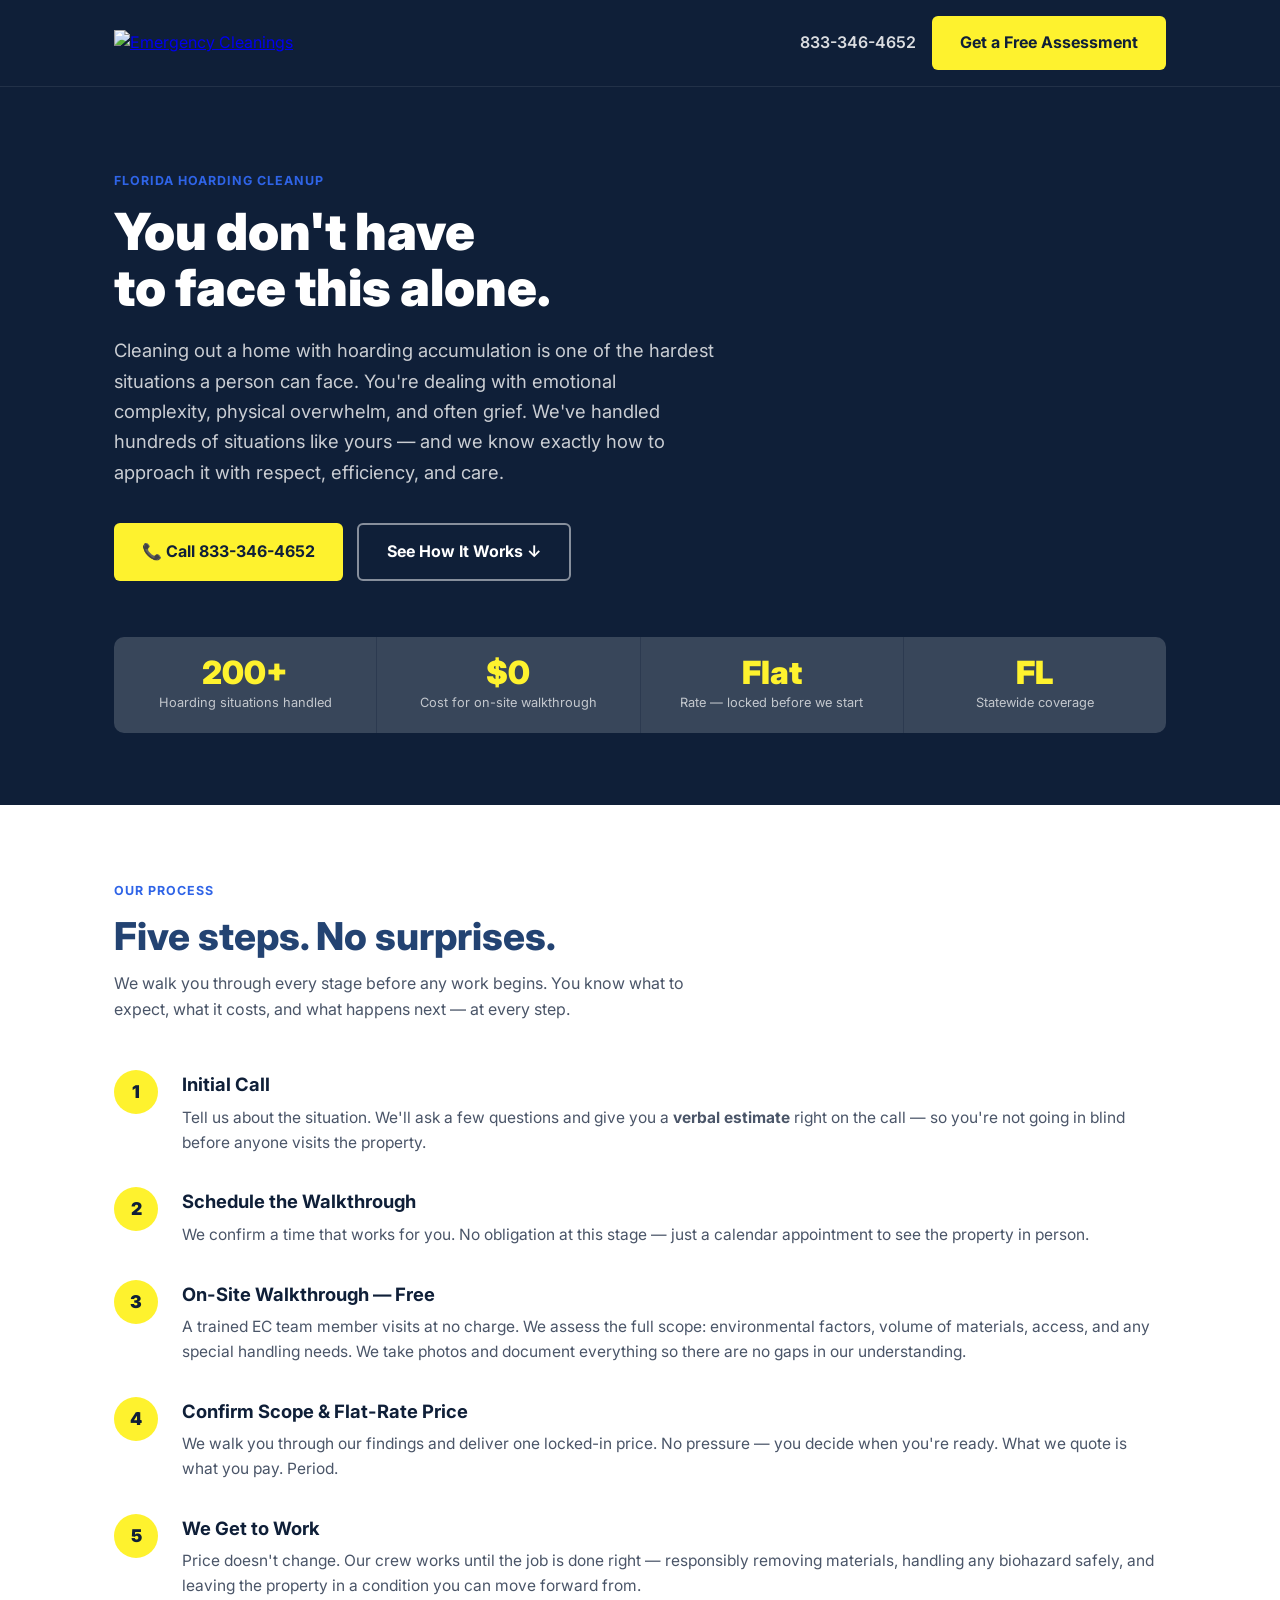
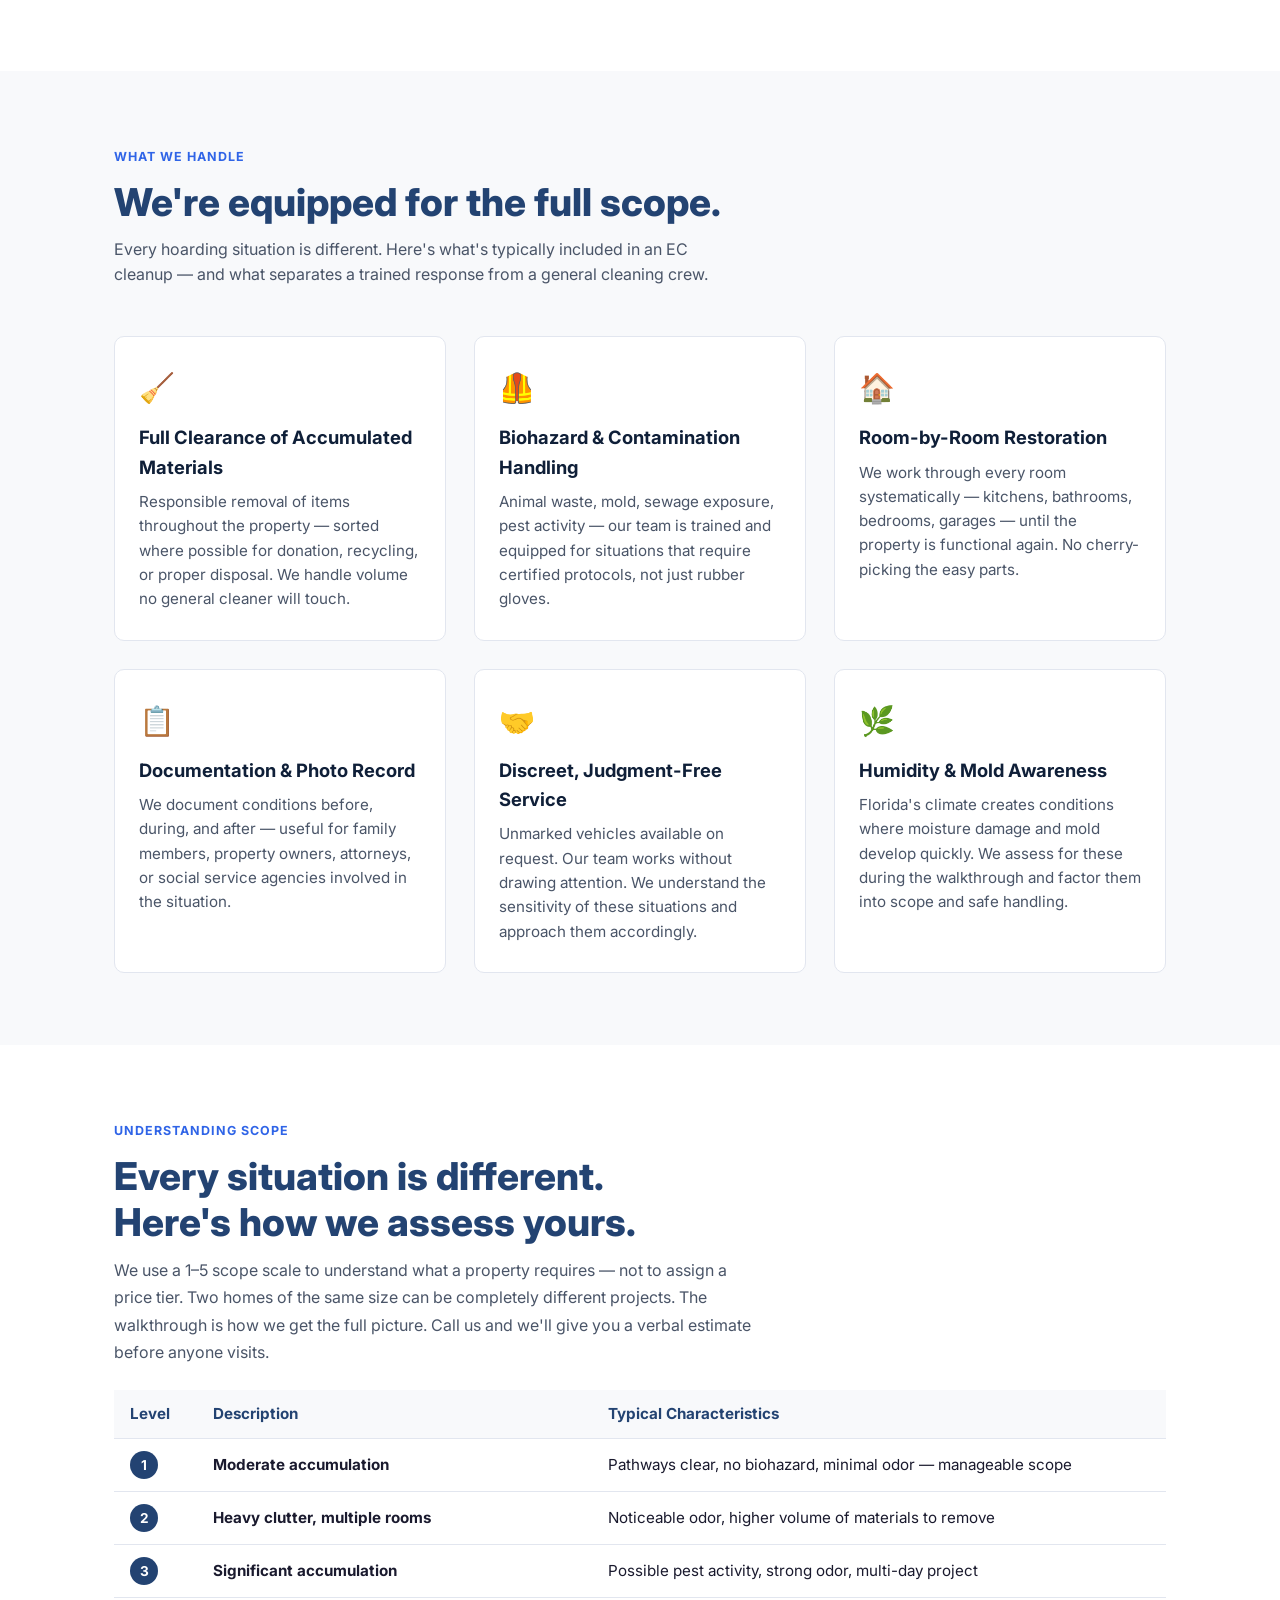
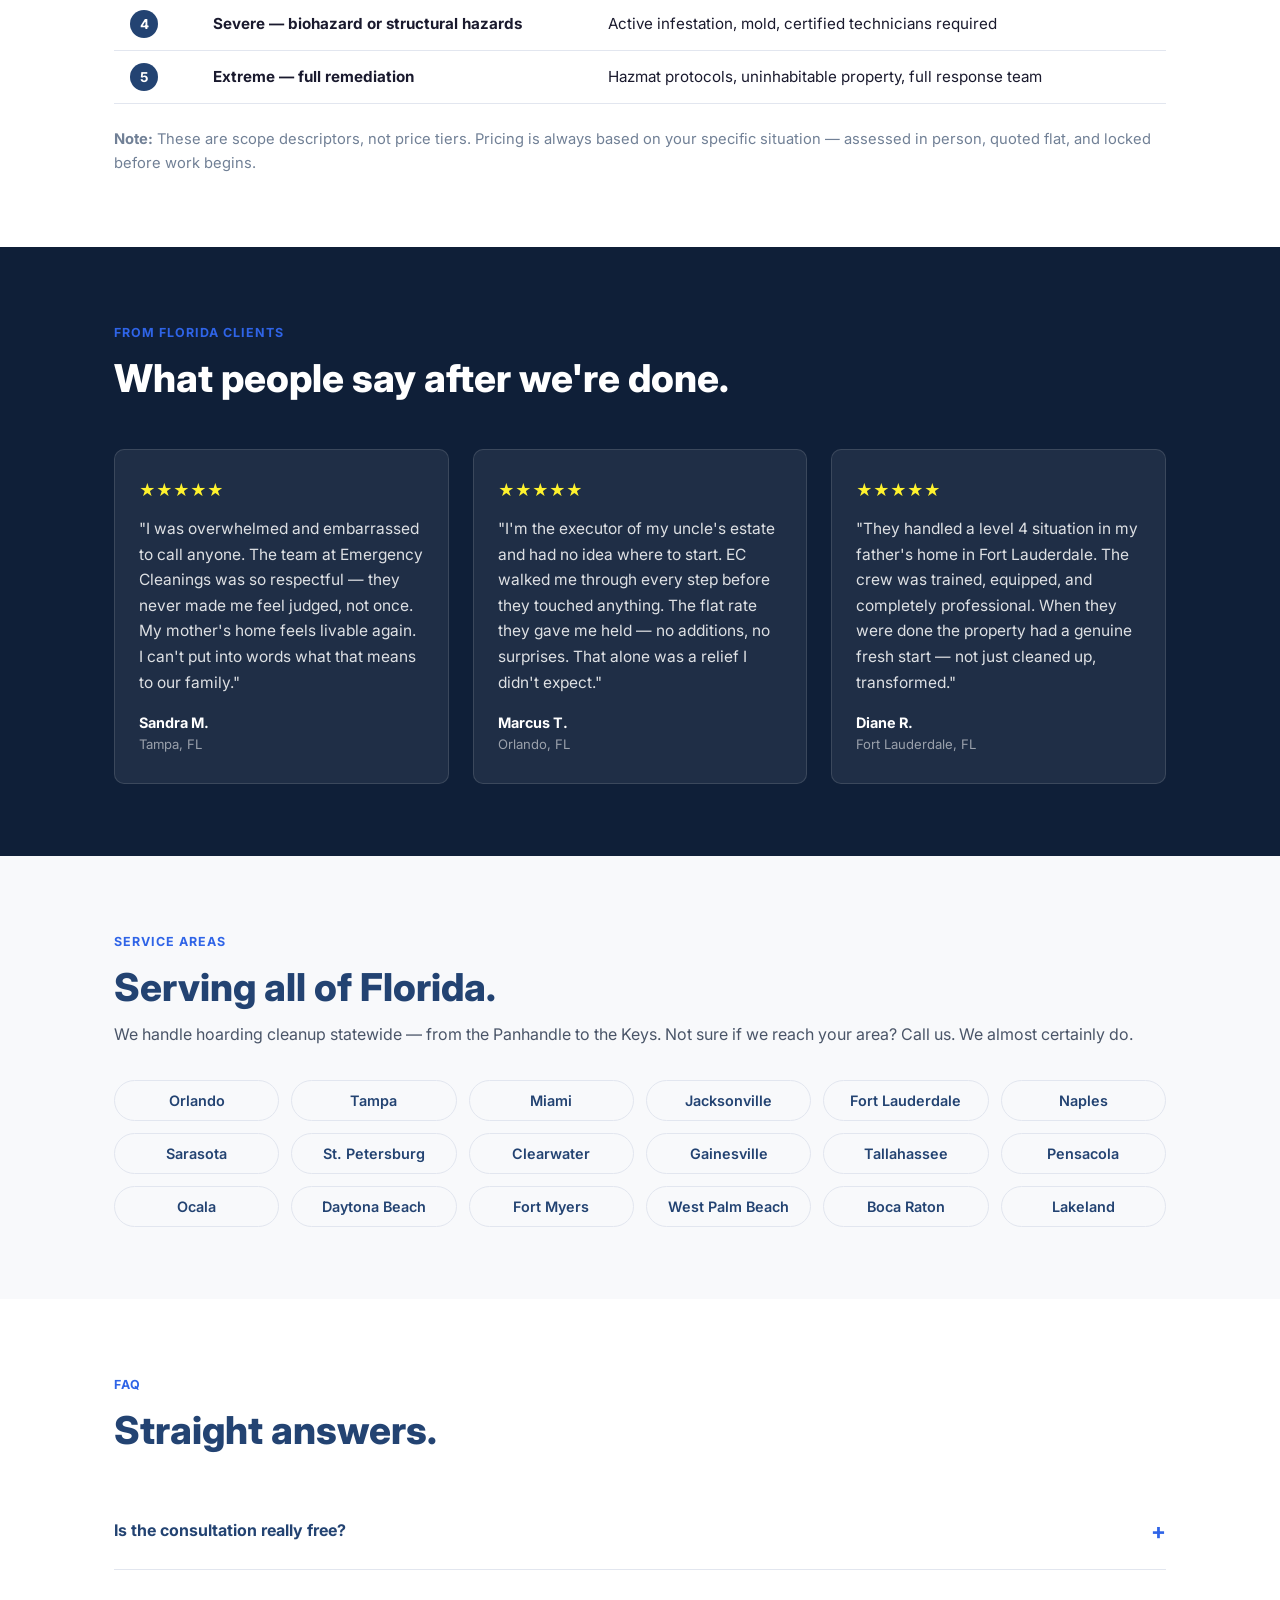
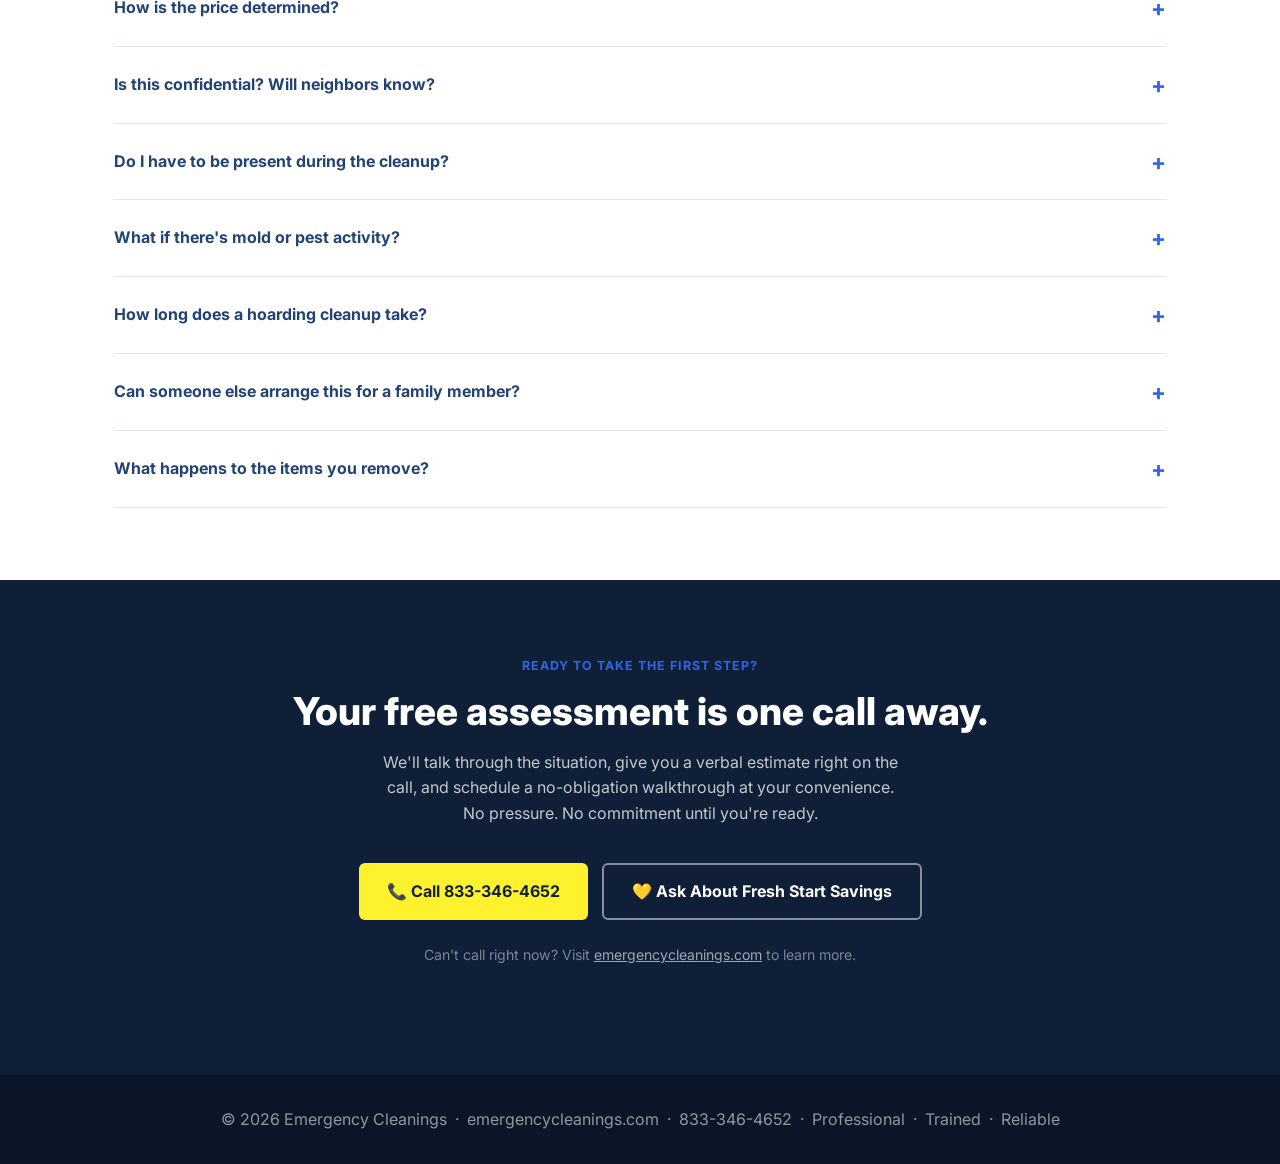
==== florida-hoarding-cleanup/index.html @ 7013ecbf "Add Florida hoarding cleanup landing page" ====
<!DOCTYPE html>
<html lang="en">
<head>
  <meta charset="UTF-8" />
  <meta name="viewport" content="width=device-width, initial-scale=1.0" />
  <title>Florida Hoarding Cleanup — Emergency Cleanings</title>
  <meta name="description" content="Professional hoarding cleanup in Florida. Trained, licensed, and discreet. Free on-site assessment. Flat-rate pricing with no surprises. Serving Orlando, Tampa, Miami, Jacksonville, and more." />
  <meta property="og:title" content="Florida Hoarding Cleanup — Emergency Cleanings" />
  <meta property="og:description" content="You don't have to face this alone. Trained hoarding cleanup specialists serving all of Florida. Free assessment, flat-rate pricing." />
  <meta property="og:url" content="https://emergencycleanings.com/florida-hoarding-cleanup/" />
  <link rel="preconnect" href="https://fonts.googleapis.com" />
  <link href="https://fonts.googleapis.com/css2?family=Inter:wght@400;600;700;800;900&display=swap" rel="stylesheet" />
  <link rel="stylesheet" href="../shared/styles.css" />

  <!-- Schema: LocalBusiness -->
  <script type="application/ld+json">
  {
    "@context": "https://schema.org",
    "@type": "LocalBusiness",
    "name": "Emergency Cleanings — Florida",
    "url": "https://emergencycleanings.com/florida-hoarding-cleanup/",
    "telephone": "833-346-4652",
    "description": "Professional hoarding cleanup services across Florida. Trained, licensed, and discreet.",
    "areaServed": {
      "@type": "State",
      "name": "Florida"
    },
    "serviceType": "Hoarding Cleanup",
    "priceRange": "$$"
  }
  </script>
</head>
<body>

<!-- ============================
     NAV
     ============================ -->
<nav class="nav">
  <div class="container nav__inner">
    <a class="nav__logo" href="https://emergencycleanings.com">
      <img src="https://emergencycleanings.com/wp-content/uploads/2022/07/Final-logo-for-buyer-png.png" alt="Emergency Cleanings" />
    </a>
    <div class="nav__right">
      <a class="nav__phone" href="tel:8333464652">833-346-4652</a>
      <a class="btn btn--primary" href="tel:8333464652">Get a Free Assessment</a>
    </div>
  </div>
</nav>

<!-- ============================
     HERO
     ============================ -->
<section class="hero">
  <div class="container">
    <span class="eyebrow hero__label">Florida Hoarding Cleanup</span>
    <h1>You don't have<br>to face this alone.</h1>
    <p class="hero__sub">
      Cleaning out a home with hoarding accumulation is one of the hardest situations a person can face.
      You're dealing with emotional complexity, physical overwhelm, and often grief.
      We've handled hundreds of situations like yours — and we know exactly how to approach it
      with respect, efficiency, and care.
    </p>
    <div class="hero__ctas">
      <a class="btn btn--primary" href="tel:8333464652">📞 Call 833-346-4652</a>
      <a class="btn btn--secondary" href="#how-it-works">See How It Works ↓</a>
    </div>

    <!-- Stats bar -->
    <div class="stats-bar">
      <div class="stat">
        <span class="stat__num">200+</span>
        <span class="stat__label">Hoarding situations handled</span>
      </div>
      <div class="stat">
        <span class="stat__num">$0</span>
        <span class="stat__label">Cost for on-site walkthrough</span>
      </div>
      <div class="stat">
        <span class="stat__num">Flat</span>
        <span class="stat__label">Rate — locked before we start</span>
      </div>
      <div class="stat">
        <span class="stat__num">FL</span>
        <span class="stat__label">Statewide coverage</span>
      </div>
    </div>
  </div>
</section>

<!-- ============================
     HOW IT WORKS
     ============================ -->
<section class="section" id="how-it-works">
  <div class="container">
    <span class="eyebrow">Our Process</span>
    <h2>Five steps. No surprises.</h2>
    <p style="color:#4a5568; max-width:580px; margin: 12px 0 48px;">
      We walk you through every stage before any work begins.
      You know what to expect, what it costs, and what happens next — at every step.
    </p>

    <div class="steps">
      <div class="step">
        <div class="step__num">1</div>
        <div class="step__body">
          <h3>Initial Call</h3>
          <p>
            Tell us about the situation. We'll ask a few questions and give you a <strong>verbal estimate</strong>
            right on the call — so you're not going in blind before anyone visits the property.
          </p>
        </div>
      </div>
      <div class="step">
        <div class="step__num">2</div>
        <div class="step__body">
          <h3>Schedule the Walkthrough</h3>
          <p>
            We confirm a time that works for you. No obligation at this stage —
            just a calendar appointment to see the property in person.
          </p>
        </div>
      </div>
      <div class="step">
        <div class="step__num">3</div>
        <div class="step__body">
          <h3>On-Site Walkthrough — Free</h3>
          <p>
            A trained EC team member visits at no charge. We assess the full scope:
            environmental factors, volume of materials, access, and any special handling needs.
            We take photos and document everything so there are no gaps in our understanding.
          </p>
        </div>
      </div>
      <div class="step">
        <div class="step__num">4</div>
        <div class="step__body">
          <h3>Confirm Scope &amp; Flat-Rate Price</h3>
          <p>
            We walk you through our findings and deliver one locked-in price.
            No pressure — you decide when you're ready. What we quote is what you pay. Period.
          </p>
        </div>
      </div>
      <div class="step">
        <div class="step__num">5</div>
        <div class="step__body">
          <h3>We Get to Work</h3>
          <p>
            Price doesn't change. Our crew works until the job is done right —
            responsibly removing materials, handling any biohazard safely, and leaving the property
            in a condition you can move forward from.
          </p>
        </div>
      </div>
    </div>
  </div>
</section>

<!-- ============================
     WHAT'S INCLUDED
     ============================ -->
<section class="section section--light">
  <div class="container">
    <span class="eyebrow">What We Handle</span>
    <h2>We're equipped for the full scope.</h2>
    <p style="color:#4a5568; max-width:600px; margin: 12px 0 0;">
      Every hoarding situation is different. Here's what's typically included in an EC cleanup — and what
      separates a trained response from a general cleaning crew.
    </p>

    <div class="features">
      <div class="feature">
        <span class="feature__icon">🧹</span>
        <h3>Full Clearance of Accumulated Materials</h3>
        <p>
          Responsible removal of items throughout the property — sorted where possible for donation,
          recycling, or proper disposal. We handle volume no general cleaner will touch.
        </p>
      </div>
      <div class="feature">
        <span class="feature__icon">🦺</span>
        <h3>Biohazard &amp; Contamination Handling</h3>
        <p>
          Animal waste, mold, sewage exposure, pest activity — our team is trained and equipped
          for situations that require certified protocols, not just rubber gloves.
        </p>
      </div>
      <div class="feature">
        <span class="feature__icon">🏠</span>
        <h3>Room-by-Room Restoration</h3>
        <p>
          We work through every room systematically — kitchens, bathrooms, bedrooms, garages —
          until the property is functional again. No cherry-picking the easy parts.
        </p>
      </div>
      <div class="feature">
        <span class="feature__icon">📋</span>
        <h3>Documentation &amp; Photo Record</h3>
        <p>
          We document conditions before, during, and after — useful for family members,
          property owners, attorneys, or social service agencies involved in the situation.
        </p>
      </div>
      <div class="feature">
        <span class="feature__icon">🤝</span>
        <h3>Discreet, Judgment-Free Service</h3>
        <p>
          Unmarked vehicles available on request. Our team works without drawing attention.
          We understand the sensitivity of these situations and approach them accordingly.
        </p>
      </div>
      <div class="feature">
        <span class="feature__icon">🌿</span>
        <h3>Humidity &amp; Mold Awareness</h3>
        <p>
          Florida's climate creates conditions where moisture damage and mold develop quickly.
          We assess for these during the walkthrough and factor them into scope and safe handling.
        </p>
      </div>
    </div>
  </div>
</section>

<!-- ============================
     SCOPE SCALE
     ============================ -->
<section class="section">
  <div class="container">
    <span class="eyebrow">Understanding Scope</span>
    <h2>Every situation is different.<br>Here's how we assess yours.</h2>
    <p style="color:#4a5568; max-width:640px; margin: 12px 0 0; line-height:1.7;">
      We use a 1–5 scope scale to understand what a property requires — not to assign a price tier.
      Two homes of the same size can be completely different projects. The walkthrough is how we
      get the full picture. Call us and we'll give you a verbal estimate before anyone visits.
    </p>

    <table class="scope-table">
      <thead>
        <tr>
          <th>Level</th>
          <th>Description</th>
          <th>Typical Characteristics</th>
        </tr>
      </thead>
      <tbody>
        <tr>
          <td><span class="scope-badge">1</span></td>
          <td><strong>Moderate accumulation</strong></td>
          <td>Pathways clear, no biohazard, minimal odor — manageable scope</td>
        </tr>
        <tr>
          <td><span class="scope-badge">2</span></td>
          <td><strong>Heavy clutter, multiple rooms</strong></td>
          <td>Noticeable odor, higher volume of materials to remove</td>
        </tr>
        <tr>
          <td><span class="scope-badge">3</span></td>
          <td><strong>Significant accumulation</strong></td>
          <td>Possible pest activity, strong odor, multi-day project</td>
        </tr>
        <tr>
          <td><span class="scope-badge">4</span></td>
          <td><strong>Severe — biohazard or structural hazards</strong></td>
          <td>Active infestation, mold, certified technicians required</td>
        </tr>
        <tr>
          <td><span class="scope-badge">5</span></td>
          <td><strong>Extreme — full remediation</strong></td>
          <td>Hazmat protocols, uninhabitable property, full response team</td>
        </tr>
      </tbody>
    </table>

    <p style="margin-top:24px; font-size:0.92rem; color:#718096;">
      <strong>Note:</strong> These are scope descriptors, not price tiers. Pricing is always based on your specific situation —
      assessed in person, quoted flat, and locked before work begins.
    </p>
  </div>
</section>

<!-- ============================
     TESTIMONIALS
     ============================ -->
<section class="section section--dark">
  <div class="container">
    <span class="eyebrow">From Florida Clients</span>
    <h2 style="color:var(--white);">What people say after we're done.</h2>

    <div class="testimonials">
      <div class="testimonial">
        <div class="testimonial__stars">★★★★★</div>
        <p class="testimonial__text">
          "I was overwhelmed and embarrassed to call anyone. The team at Emergency Cleanings
          was so respectful — they never made me feel judged, not once. My mother's home
          feels livable again. I can't put into words what that means to our family."
        </p>
        <div class="testimonial__name">Sandra M.</div>
        <div class="testimonial__loc">Tampa, FL</div>
      </div>
      <div class="testimonial">
        <div class="testimonial__stars">★★★★★</div>
        <p class="testimonial__text">
          "I'm the executor of my uncle's estate and had no idea where to start. EC walked me
          through every step before they touched anything. The flat rate they gave me held —
          no additions, no surprises. That alone was a relief I didn't expect."
        </p>
        <div class="testimonial__name">Marcus T.</div>
        <div class="testimonial__loc">Orlando, FL</div>
      </div>
      <div class="testimonial">
        <div class="testimonial__stars">★★★★★</div>
        <p class="testimonial__text">
          "They handled a level 4 situation in my father's home in Fort Lauderdale.
          The crew was trained, equipped, and completely professional. When they were done
          the property had a genuine fresh start — not just cleaned up, transformed."
        </p>
        <div class="testimonial__name">Diane R.</div>
        <div class="testimonial__loc">Fort Lauderdale, FL</div>
      </div>
    </div>
  </div>
</section>

<!-- ============================
     SERVICE AREAS
     ============================ -->
<section class="section section--light">
  <div class="container">
    <span class="eyebrow">Service Areas</span>
    <h2>Serving all of Florida.</h2>
    <p style="color:#4a5568; margin: 12px 0 0;">
      We handle hoarding cleanup statewide — from the Panhandle to the Keys.
      Not sure if we reach your area? Call us. We almost certainly do.
    </p>

    <div class="cities-grid">
      <div class="city-pill">Orlando</div>
      <div class="city-pill">Tampa</div>
      <div class="city-pill">Miami</div>
      <div class="city-pill">Jacksonville</div>
      <div class="city-pill">Fort Lauderdale</div>
      <div class="city-pill">Naples</div>
      <div class="city-pill">Sarasota</div>
      <div class="city-pill">St. Petersburg</div>
      <div class="city-pill">Clearwater</div>
      <div class="city-pill">Gainesville</div>
      <div class="city-pill">Tallahassee</div>
      <div class="city-pill">Pensacola</div>
      <div class="city-pill">Ocala</div>
      <div class="city-pill">Daytona Beach</div>
      <div class="city-pill">Fort Myers</div>
      <div class="city-pill">West Palm Beach</div>
      <div class="city-pill">Boca Raton</div>
      <div class="city-pill">Lakeland</div>
    </div>
  </div>
</section>

<!-- ============================
     FAQ
     ============================ -->
<section class="section">
  <div class="container">
    <span class="eyebrow">FAQ</span>
    <h2>Straight answers.</h2>

    <div class="faq" style="margin-top:40px;">
      <details class="faq-item">
        <summary>Is the consultation really free?</summary>
        <p>Yes. There's no charge for travel, our time, or the on-site walkthrough. We visit, assess, and give you a locked-in flat price. You decide from there — no pressure, no obligation.</p>
      </details>
      <details class="faq-item">
        <summary>How is the price determined?</summary>
        <p>We don't bill by the hour and we don't publish a price menu — because every situation is genuinely different. Pricing is based on five factors: environmental risk, disposal and hauling volume, distance and access, labor and scope, and supplies and equipment. We scope your project in person, then give you one flat rate that doesn't change.</p>
      </details>
      <details class="faq-item">
        <summary>Is this confidential? Will neighbors know?</summary>
        <p>We understand the sensitivity of these situations. Unmarked vehicles are available on request. Our crew works professionally and without drawing attention. What happens at the property stays between you and us.</p>
      </details>
      <details class="faq-item">
        <summary>Do I have to be present during the cleanup?</summary>
        <p>Not necessarily. Many clients prefer not to be on-site for the full project — that's completely fine. We'll coordinate access, keep you updated, and walk you through the finished space when we're done.</p>
      </details>
      <details class="faq-item">
        <summary>What if there's mold or pest activity?</summary>
        <p>Florida's humidity makes this more common than people expect. We assess for these during the walkthrough and factor safe handling into the scope. Our team is trained and equipped for contaminated environments — this isn't something we hand off or avoid.</p>
      </details>
      <details class="faq-item">
        <summary>How long does a hoarding cleanup take?</summary>
        <p>It depends on the scope. A Level 1 or 2 situation may be completed in a day. Levels 3–5 are typically multi-day projects. We'll give you an honest timeline estimate during the walkthrough — and we work until the job is done right, not just until the day runs out.</p>
      </details>
      <details class="faq-item">
        <summary>Can someone else arrange this for a family member?</summary>
        <p>Yes. Family members, estate executors, social workers, and property managers arrange cleanups on behalf of others regularly. Call us and we'll walk through the situation together.</p>
      </details>
      <details class="faq-item">
        <summary>What happens to the items you remove?</summary>
        <p>We sort where possible — items that can be donated go to donation, recyclables are handled responsibly. What can't be reused is disposed of through proper channels. We document the process and handle everything with respect for the property and the people involved.</p>
      </details>
    </div>
  </div>
</section>

<!-- ============================
     FINAL CTA
     ============================ -->
<section class="cta-section">
  <div class="container">
    <span class="eyebrow" style="color:var(--blue-accent);">Ready to take the first step?</span>
    <h2>Your free assessment is one call away.</h2>
    <p>
      We'll talk through the situation, give you a verbal estimate right on the call,
      and schedule a no-obligation walkthrough at your convenience.
      No pressure. No commitment until you're ready.
    </p>
    <div class="cta-buttons">
      <a class="btn btn--primary" href="tel:8333464652">📞 Call 833-346-4652</a>
      <a class="btn btn--secondary" href="https://emergencycleanings.com/fresh-start/">💛 Ask About Fresh Start Savings</a>
    </div>
    <p style="margin-top:24px; font-size:0.88rem; color:rgba(255,255,255,0.45);">
      Can't call right now? Visit <a href="https://emergencycleanings.com" style="color:rgba(255,255,255,0.6);">emergencycleanings.com</a> to learn more.
    </p>
  </div>
</section>

<!-- ============================
     FOOTER
     ============================ -->
<footer class="footer">
  <div class="container">
    <p>
      © 2026 Emergency Cleanings &nbsp;·&nbsp;
      <a href="https://emergencycleanings.com">emergencycleanings.com</a> &nbsp;·&nbsp;
      <a href="tel:8333464652">833-346-4652</a> &nbsp;·&nbsp;
      Professional &nbsp;·&nbsp; Trained &nbsp;·&nbsp; Reliable
    </p>
  </div>
</footer>

</body>
</html>
---- shared/styles.css ----
/* ============================================================
   Emergency Cleanings — Shared Brand Styles
   Color palette verified from live site (May 2026)
   ============================================================ */

:root {
  --navy-dark:   #0f1f38;   /* hero, nav, footer backgrounds */
  --navy:        #234372;   /* H2 headings, primary on light */
  --body-text:   #1a1a2e;   /* body copy */
  --yellow:      #fef22e;   /* buttons, badges, CTAs — always use --navy-dark text on top */
  --blue-accent: #2f64e7;   /* section eyebrow labels / tags */
  --white:       #ffffff;
  --light-bg:    #f8f9fb;
  --border:      #e2e6ef;
}

*, *::before, *::after { box-sizing: border-box; margin: 0; padding: 0; }

html { scroll-behavior: smooth; }

body {
  font-family: 'Inter', sans-serif;
  font-size: 16px;
  color: var(--body-text);
  background: var(--white);
  line-height: 1.6;
}

/* ---- Typography ---- */
h1 { font-size: clamp(2rem, 5vw, 3.2rem); font-weight: 900; line-height: 1.1; }
h2 { font-size: clamp(1.6rem, 3.5vw, 2.4rem); font-weight: 800; color: var(--navy); line-height: 1.2; }
h3 { font-size: 1.15rem; font-weight: 700; color: var(--navy-dark); }
p  { font-size: 1rem; font-weight: 400; }

/* ---- Utility ---- */
.container { max-width: 1100px; margin: 0 auto; padding: 0 24px; }
.section    { padding: 72px 0; }
.section--dark { background: var(--navy-dark); color: var(--white); }
.section--light { background: var(--light-bg); }

.eyebrow {
  display: inline-block;
  font-size: 0.78rem;
  font-weight: 700;
  letter-spacing: 0.08em;
  text-transform: uppercase;
  color: var(--blue-accent);
  margin-bottom: 12px;
}

/* ---- Buttons ---- */
.btn {
  display: inline-flex;
  align-items: center;
  gap: 8px;
  padding: 14px 28px;
  border-radius: 6px;
  font-size: 1rem;
  font-weight: 700;
  text-decoration: none;
  transition: opacity 0.15s ease, transform 0.15s ease;
  cursor: pointer;
  border: none;
}
.btn:hover { opacity: 0.9; transform: translateY(-1px); }
.btn--primary   { background: var(--yellow); color: var(--navy-dark); }
.btn--secondary { background: transparent; color: var(--white); border: 2px solid rgba(255,255,255,0.5); }
.btn--outline   { background: transparent; color: var(--navy); border: 2px solid var(--navy); }

/* ---- Nav ---- */
.nav {
  background: var(--navy-dark);
  padding: 16px 0;
  position: sticky;
  top: 0;
  z-index: 100;
  border-bottom: 1px solid rgba(255,255,255,0.08);
}
.nav__inner {
  display: flex;
  align-items: center;
  justify-content: space-between;
  gap: 16px;
}
.nav__logo img { height: 44px; }
.nav__right { display: flex; align-items: center; gap: 16px; }
.nav__phone {
  color: rgba(255,255,255,0.85);
  text-decoration: none;
  font-weight: 600;
  font-size: 1rem;
}
.nav__phone:hover { color: var(--yellow); }

/* ---- Hero ---- */
.hero {
  background: var(--navy-dark);
  color: var(--white);
  padding: 80px 0 72px;
}
.hero__label { color: var(--blue-accent); }
.hero h1 { color: var(--white); margin-bottom: 20px; }
.hero__sub {
  font-size: 1.15rem;
  color: rgba(255,255,255,0.78);
  max-width: 600px;
  margin-bottom: 36px;
  line-height: 1.65;
}
.hero__ctas { display: flex; flex-wrap: wrap; gap: 14px; margin-bottom: 56px; }

/* ---- Stats bar ---- */
.stats-bar {
  display: grid;
  grid-template-columns: repeat(auto-fit, minmax(140px, 1fr));
  gap: 1px;
  background: rgba(255,255,255,0.12);
  border-radius: 10px;
  overflow: hidden;
}
.stat {
  background: rgba(255,255,255,0.06);
  padding: 20px 16px;
  text-align: center;
}
.stat__num {
  display: block;
  font-size: 2rem;
  font-weight: 900;
  color: var(--yellow);
  line-height: 1;
}
.stat__label {
  display: block;
  font-size: 0.8rem;
  color: rgba(255,255,255,0.7);
  margin-top: 4px;
}

/* ---- Steps ---- */
.steps { display: flex; flex-direction: column; gap: 32px; }
.step {
  display: flex;
  gap: 24px;
  align-items: flex-start;
}
.step__num {
  flex-shrink: 0;
  width: 44px;
  height: 44px;
  border-radius: 50%;
  background: var(--yellow);
  color: var(--navy-dark);
  font-weight: 900;
  font-size: 1.1rem;
  display: flex;
  align-items: center;
  justify-content: center;
}
.step__body h3 { margin-bottom: 6px; }
.step__body p  { color: #4a5568; font-size: 0.97rem; }

/* ---- Feature grid ---- */
.features {
  display: grid;
  grid-template-columns: repeat(auto-fit, minmax(260px, 1fr));
  gap: 28px;
  margin-top: 48px;
}
.feature {
  background: var(--white);
  border: 1px solid var(--border);
  border-radius: 10px;
  padding: 28px 24px;
}
.feature__icon {
  font-size: 1.8rem;
  margin-bottom: 12px;
  display: block;
}
.feature h3 { margin-bottom: 8px; }
.feature p  { color: #4a5568; font-size: 0.95rem; }

/* ---- Scope scale ---- */
.scope-table { width: 100%; border-collapse: collapse; margin-top: 24px; }
.scope-table th, .scope-table td {
  padding: 12px 16px;
  text-align: left;
  border-bottom: 1px solid var(--border);
  font-size: 0.95rem;
}
.scope-table th { font-weight: 700; color: var(--navy); background: var(--light-bg); }
.scope-badge {
  display: inline-block;
  width: 28px;
  height: 28px;
  border-radius: 50%;
  background: var(--navy);
  color: var(--white);
  font-weight: 700;
  text-align: center;
  line-height: 28px;
  font-size: 0.85rem;
}

/* ---- Cities ---- */
.cities-grid {
  display: grid;
  grid-template-columns: repeat(auto-fill, minmax(150px, 1fr));
  gap: 12px;
  margin-top: 32px;
}
.city-pill {
  background: var(--light-bg);
  border: 1px solid var(--border);
  border-radius: 999px;
  padding: 8px 16px;
  font-size: 0.9rem;
  font-weight: 600;
  color: var(--navy);
  text-align: center;
}

/* ---- Testimonials ---- */
.testimonials {
  display: grid;
  grid-template-columns: repeat(auto-fit, minmax(280px, 1fr));
  gap: 24px;
  margin-top: 48px;
}
.testimonial {
  background: rgba(255,255,255,0.07);
  border: 1px solid rgba(255,255,255,0.12);
  border-radius: 10px;
  padding: 28px 24px;
}
.testimonial__stars { color: var(--yellow); font-size: 1rem; margin-bottom: 12px; }
.testimonial__text  { color: rgba(255,255,255,0.85); font-size: 0.97rem; line-height: 1.65; margin-bottom: 16px; }
.testimonial__name  { font-weight: 700; color: var(--white); font-size: 0.9rem; }
.testimonial__loc   { color: rgba(255,255,255,0.55); font-size: 0.82rem; }

/* ---- FAQ ---- */
.faq { display: flex; flex-direction: column; gap: 0; margin-top: 40px; }
.faq-item {
  border-bottom: 1px solid var(--border);
}
.faq-item summary {
  list-style: none;
  padding: 20px 0;
  font-weight: 700;
  color: var(--navy);
  cursor: pointer;
  display: flex;
  justify-content: space-between;
  align-items: center;
  gap: 16px;
}
.faq-item summary::-webkit-details-marker { display: none; }
.faq-item summary::after {
  content: '+';
  font-size: 1.4rem;
  color: var(--blue-accent);
  flex-shrink: 0;
}
.faq-item[open] summary::after { content: '−'; }
.faq-item p { padding-bottom: 20px; color: #4a5568; font-size: 0.97rem; line-height: 1.7; }

/* ---- CTA section ---- */
.cta-section {
  background: var(--navy-dark);
  color: var(--white);
  padding: 72px 0;
  text-align: center;
}
.cta-section h2 { color: var(--white); margin-bottom: 16px; }
.cta-section p  { color: rgba(255,255,255,0.75); margin-bottom: 36px; max-width: 520px; margin-left: auto; margin-right: auto; }
.cta-section .cta-buttons { display: flex; justify-content: center; flex-wrap: wrap; gap: 14px; }

/* ---- Footer ---- */
.footer {
  background: #0a1628;
  color: rgba(255,255,255,0.55);
  padding: 32px 0;
  font-size: 0.85rem;
  text-align: center;
}
.footer a { color: rgba(255,255,255,0.55); text-decoration: none; }
.footer a:hover { color: var(--yellow); }

/* ---- Responsive ---- */
@media (max-width: 640px) {
  .section { padding: 52px 0; }
  .hero { padding: 56px 0 52px; }
  .hero__ctas { flex-direction: column; }
  .step { flex-direction: column; }
  .cta-section .cta-buttons { flex-direction: column; align-items: center; }
}
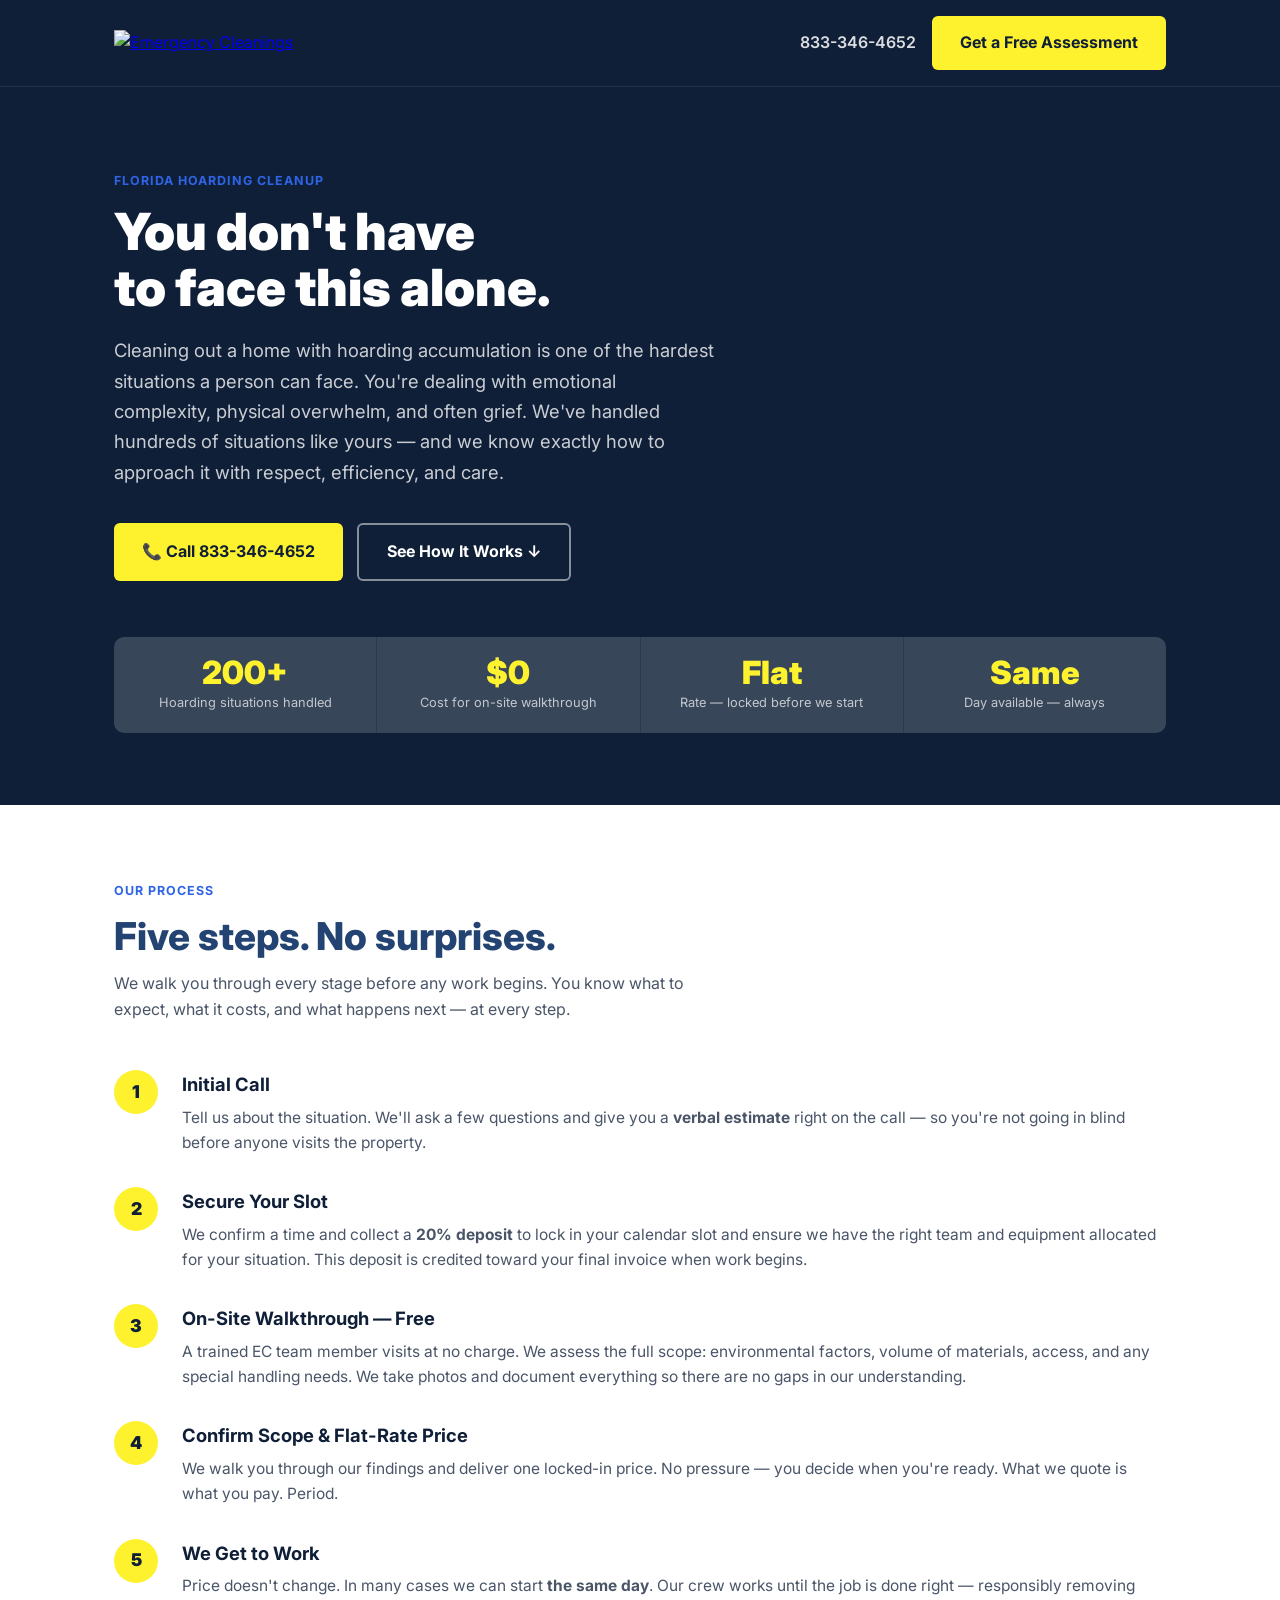
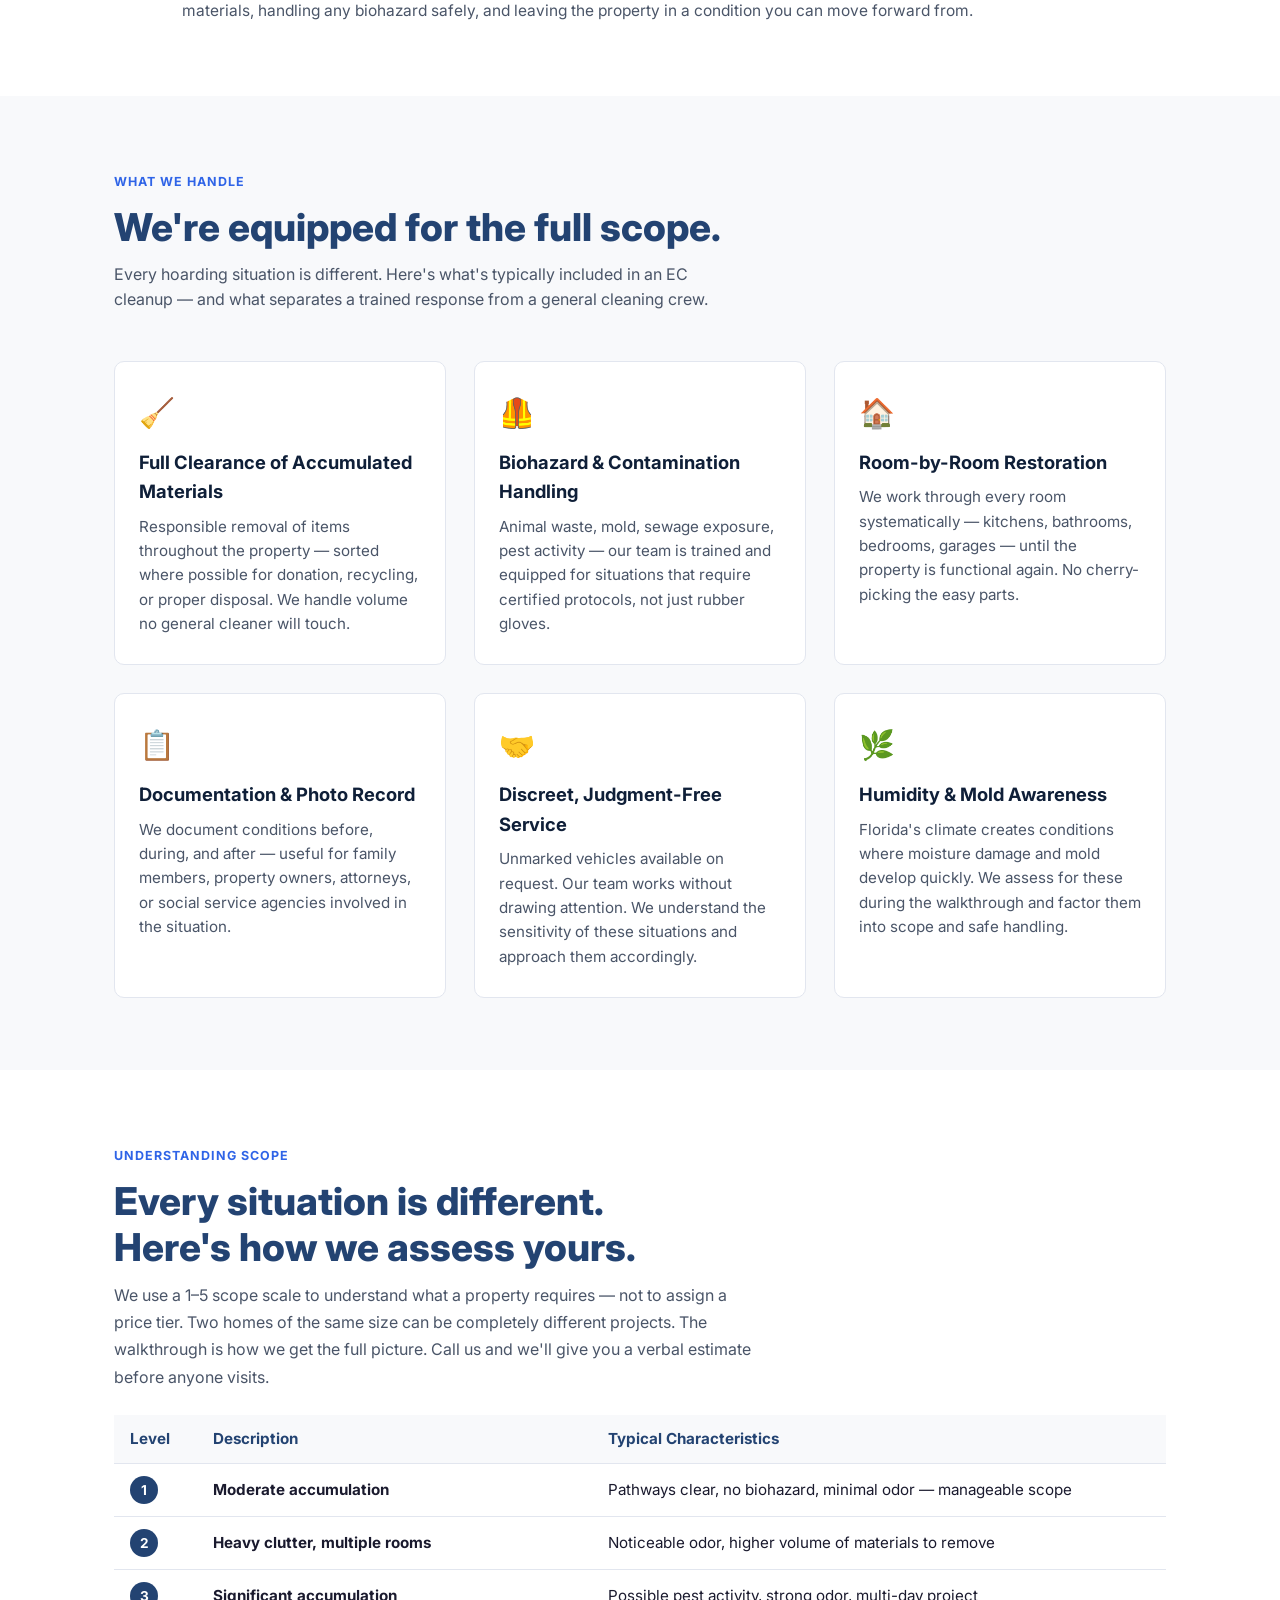
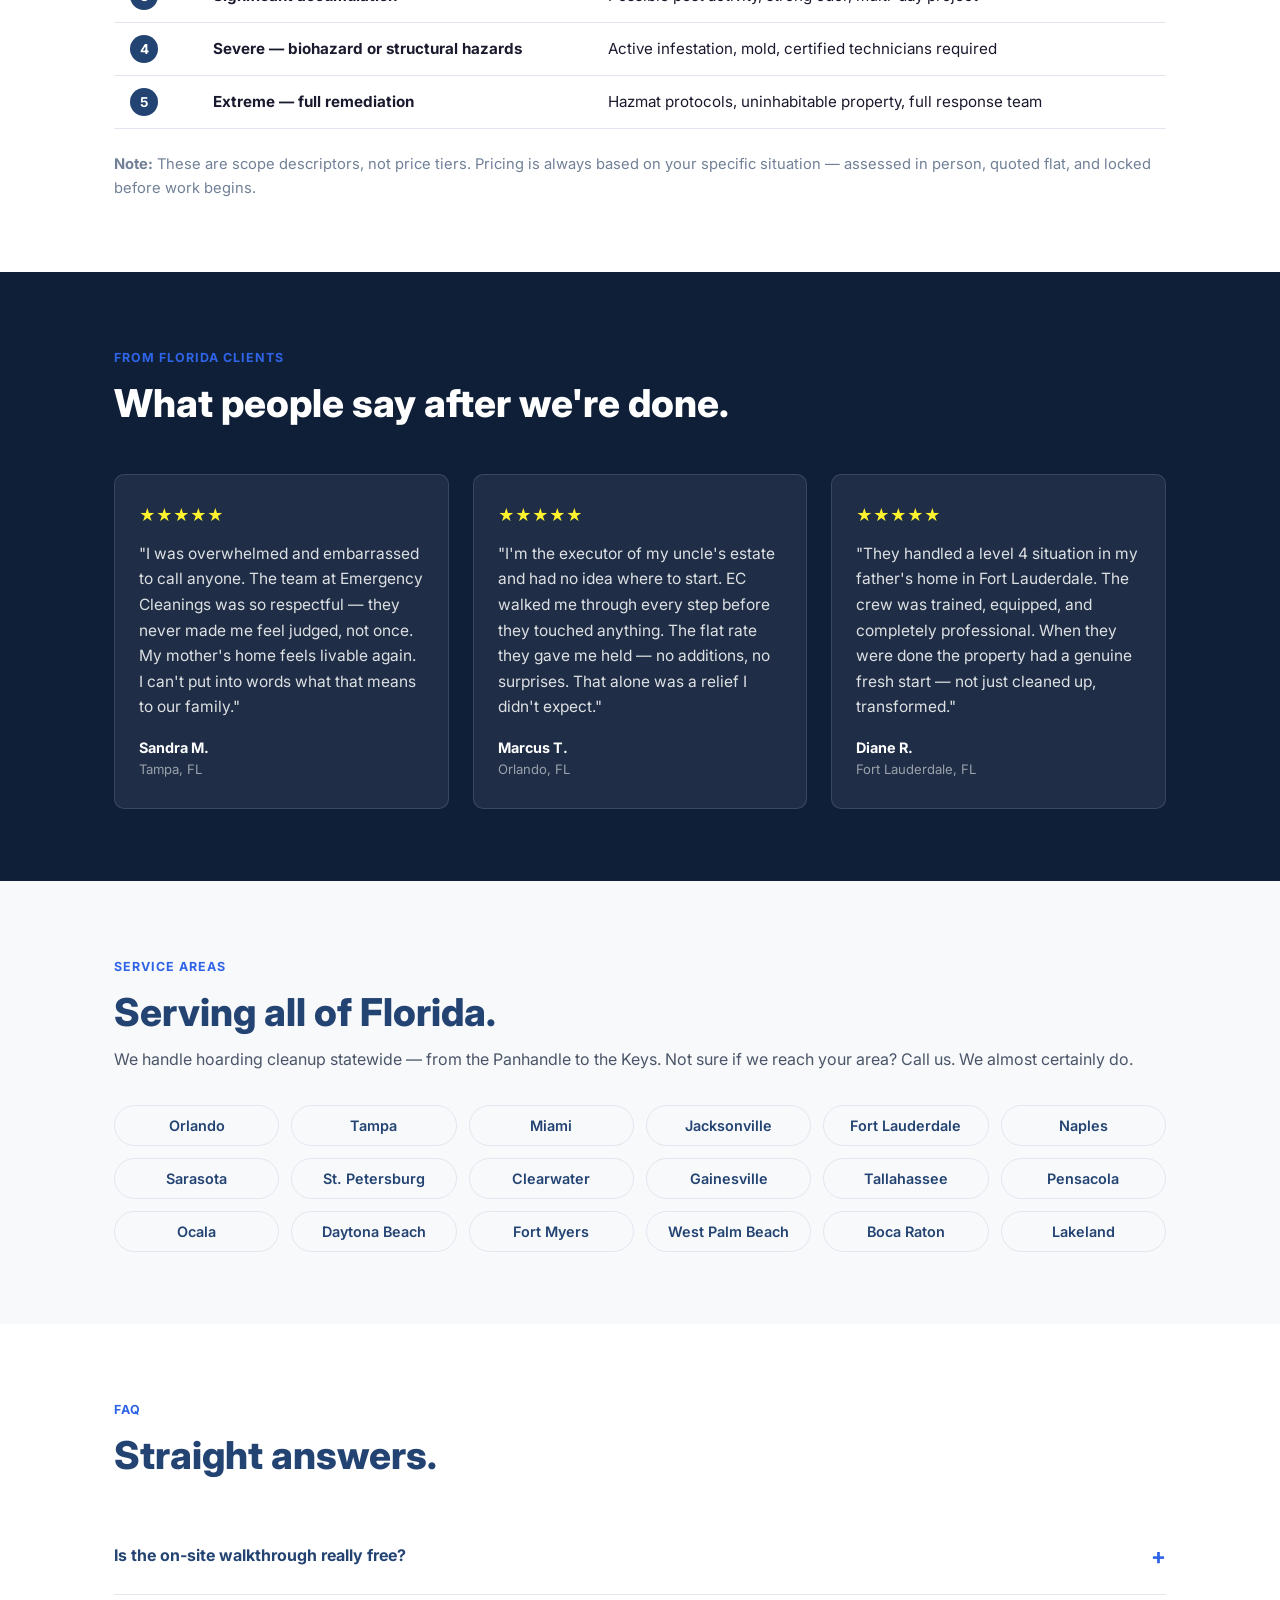
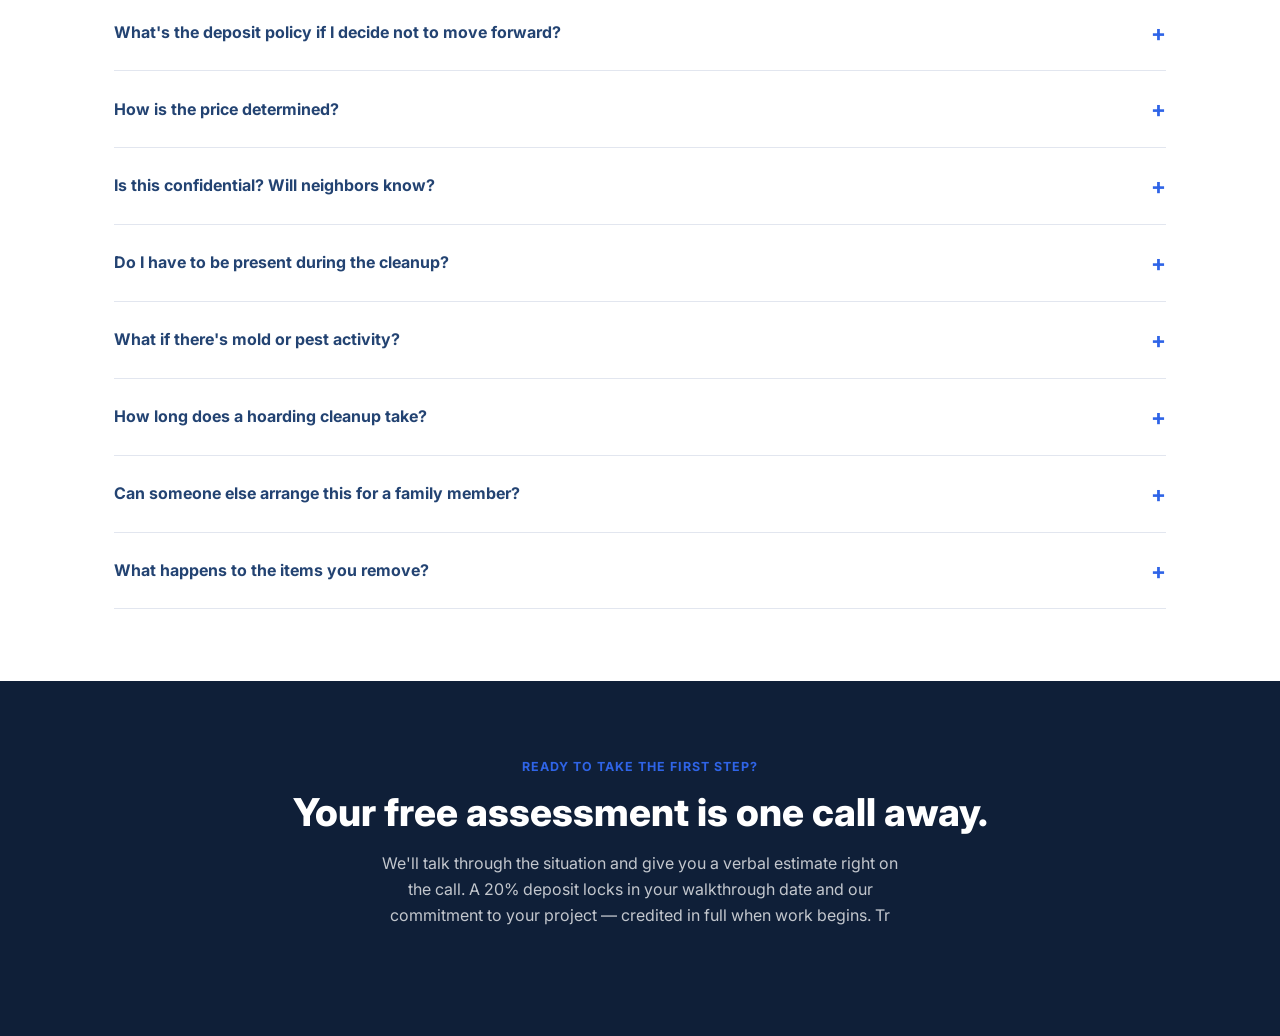
==== commit 69072644: "Fix: deposit language, same-day availability, FAQ updates" ====
--- a/florida-hoarding-cleanup/index.html
+++ b/florida-hoarding-cleanup/index.html
@@ -80,8 +80,8 @@
         <span class="stat__label">Rate — locked before we start</span>
       </div>
       <div class="stat">
-        <span class="stat__num">FL</span>
-        <span class="stat__label">Statewide coverage</span>
+        <span class="stat__num">Same</span>
+        <span class="stat__label">Day available — always</span>
       </div>
     </div>
   </div>
@@ -113,10 +113,11 @@
       <div class="step">
         <div class="step__num">2</div>
         <div class="step__body">
-          <h3>Schedule the Walkthrough</h3>
+          <h3>Secure Your Slot</h3>
           <p>
-            We confirm a time that works for you. No obligation at this stage —
-            just a calendar appointment to see the property in person.
+            We confirm a time and collect a <strong>20% deposit</strong> to lock in your calendar slot
+            and ensure we have the right team and equipment allocated for your situation.
+            This deposit is credited toward your final invoice when work begins.
           </p>
         </div>
       </div>
@@ -146,9 +147,10 @@
         <div class="step__body">
           <h3>We Get to Work</h3>
           <p>
-            Price doesn't change. Our crew works until the job is done right —
-            responsibly removing materials, handling any biohazard safely, and leaving the property
-            in a condition you can move forward from.
+            Price doesn't change. In many cases we can start <strong>the same day</strong>.
+            Our crew works until the job is done right — responsibly removing materials,
+            handling any biohazard safely, and leaving the property in a condition
+            you can move forward from.
           </p>
         </div>
       </div>
@@ -366,8 +368,12 @@
 
     <div class="faq" style="margin-top:40px;">
       <details class="faq-item">
-        <summary>Is the consultation really free?</summary>
-        <p>Yes. There's no charge for travel, our time, or the on-site walkthrough. We visit, assess, and give you a locked-in flat price. You decide from there — no pressure, no obligation.</p>
+        <summary>Is the on-site walkthrough really free?</summary>
+        <p>Yes — the walkthrough itself is free. No charge for travel or our team's time on-site. To book your walkthrough and secure your slot, we collect a 20% deposit after your initial call. This deposit locks in your calendar date and ensures we have the right resources allocated for your situation. It's credited in full toward your final invoice when work begins.</p>
+      </details>
+      <details class="faq-item">
+        <summary>What's the deposit policy if I decide not to move forward?</summary>
+        <p>The 20% deposit secures your slot and our commitment to your project. If your final quote comes in within the range we discussed on the initial call and you decide not to proceed, the deposit is non-refundable — it covers the resources we allocated for your project. If the final quote comes in higher than what we estimated and you choose not to move forward, the deposit is fully refunded to your card within 5–7 business days.</p>
       </details>
       <details class="faq-item">
         <summary>How is the price determined?</summary>
@@ -409,33 +415,6 @@
     <span class="eyebrow" style="color:var(--blue-accent);">Ready to take the first step?</span>
     <h2>Your free assessment is one call away.</h2>
     <p>
-      We'll talk through the situation, give you a verbal estimate right on the call,
-      and schedule a no-obligation walkthrough at your convenience.
-      No pressure. No commitment until you're ready.
-    </p>
-    <div class="cta-buttons">
-      <a class="btn btn--primary" href="tel:8333464652">📞 Call 833-346-4652</a>
-      <a class="btn btn--secondary" href="https://emergencycleanings.com/fresh-start/">💛 Ask About Fresh Start Savings</a>
-    </div>
-    <p style="margin-top:24px; font-size:0.88rem; color:rgba(255,255,255,0.45);">
-      Can't call right now? Visit <a href="https://emergencycleanings.com" style="color:rgba(255,255,255,0.6);">emergencycleanings.com</a> to learn more.
-    </p>
-  </div>
-</section>
-
-<!-- ============================
-     FOOTER
-     ============================ -->
-<footer class="footer">
-  <div class="container">
-    <p>
-      © 2026 Emergency Cleanings &nbsp;·&nbsp;
-      <a href="https://emergencycleanings.com">emergencycleanings.com</a> &nbsp;·&nbsp;
-      <a href="tel:8333464652">833-346-4652</a> &nbsp;·&nbsp;
-      Professional &nbsp;·&nbsp; Trained &nbsp;·&nbsp; Reliable
-    </p>
-  </div>
-</footer>
-
-</body>
-</html>
+      We'll talk through the situation and give you a verbal estimate right on the call.
+      A 20% deposit locks in your walkthrough date and our commitment to your project —
+      credited in full when work begins. Tr
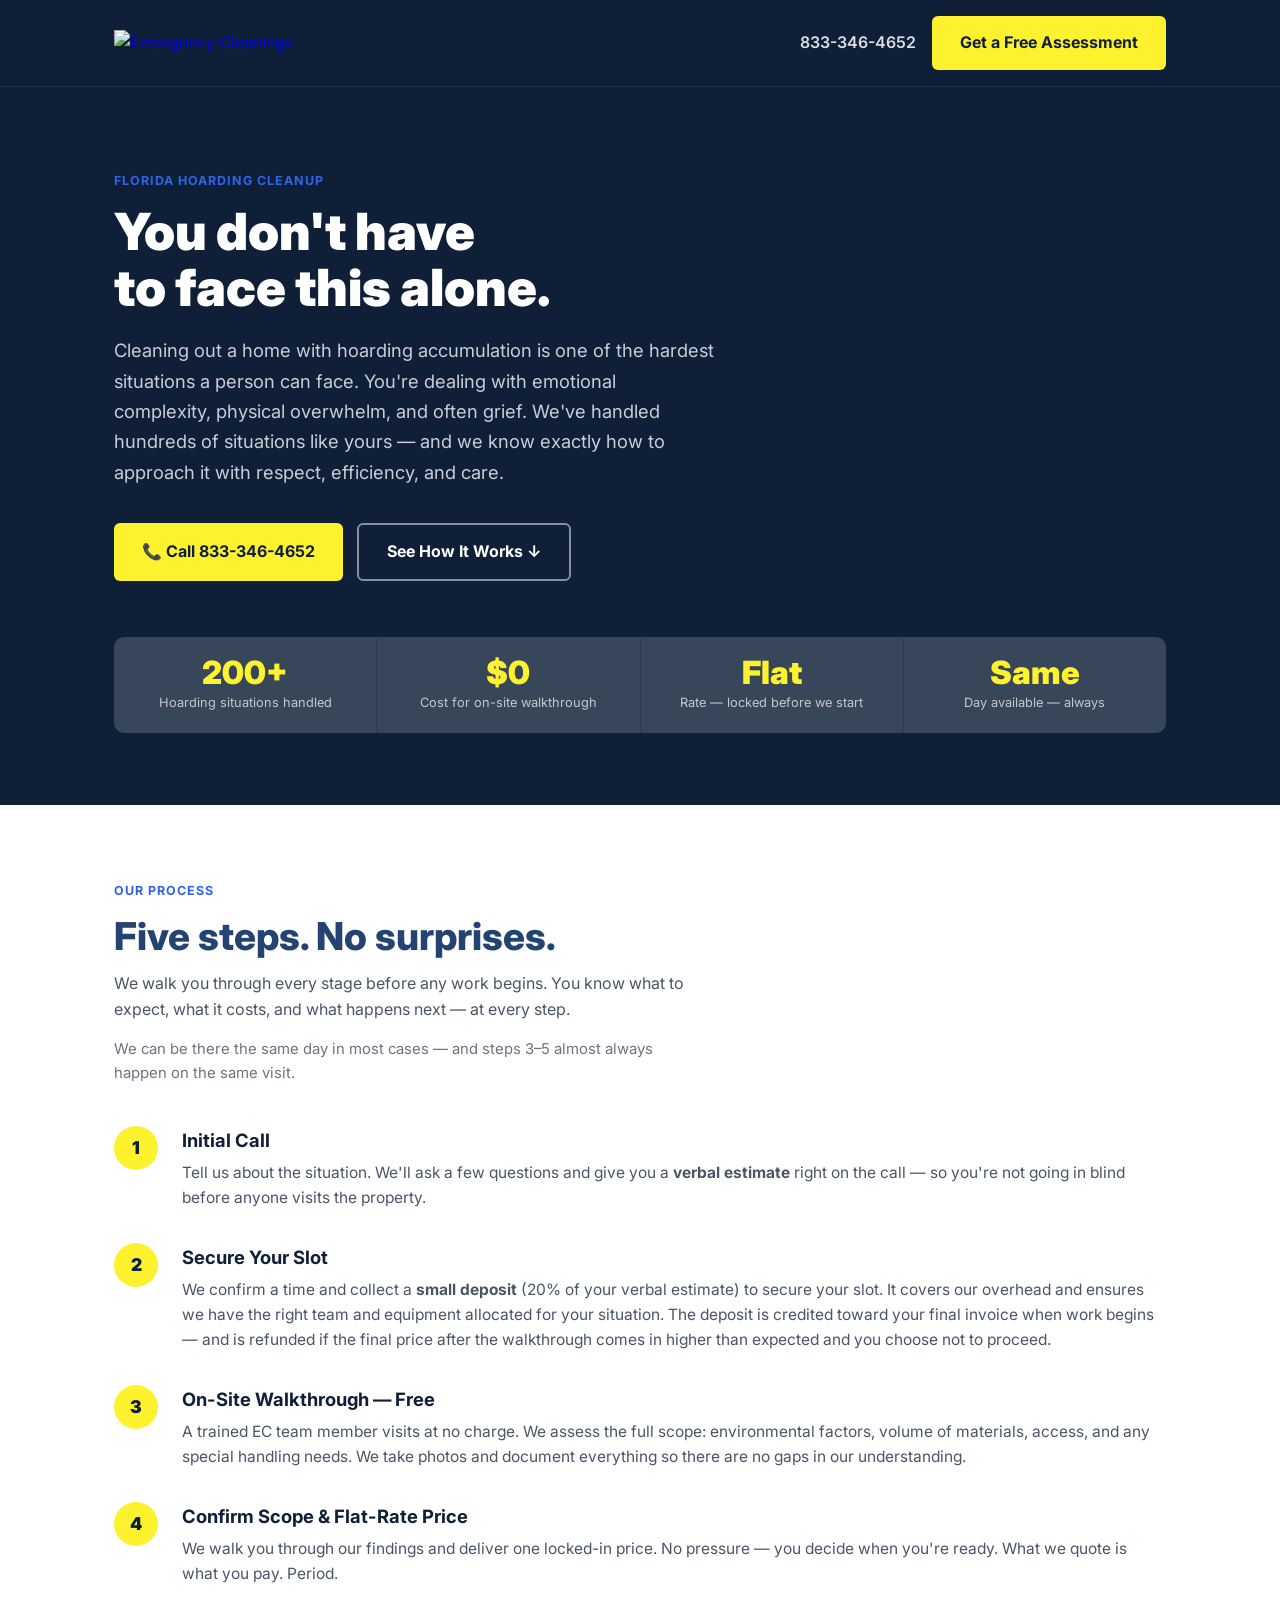
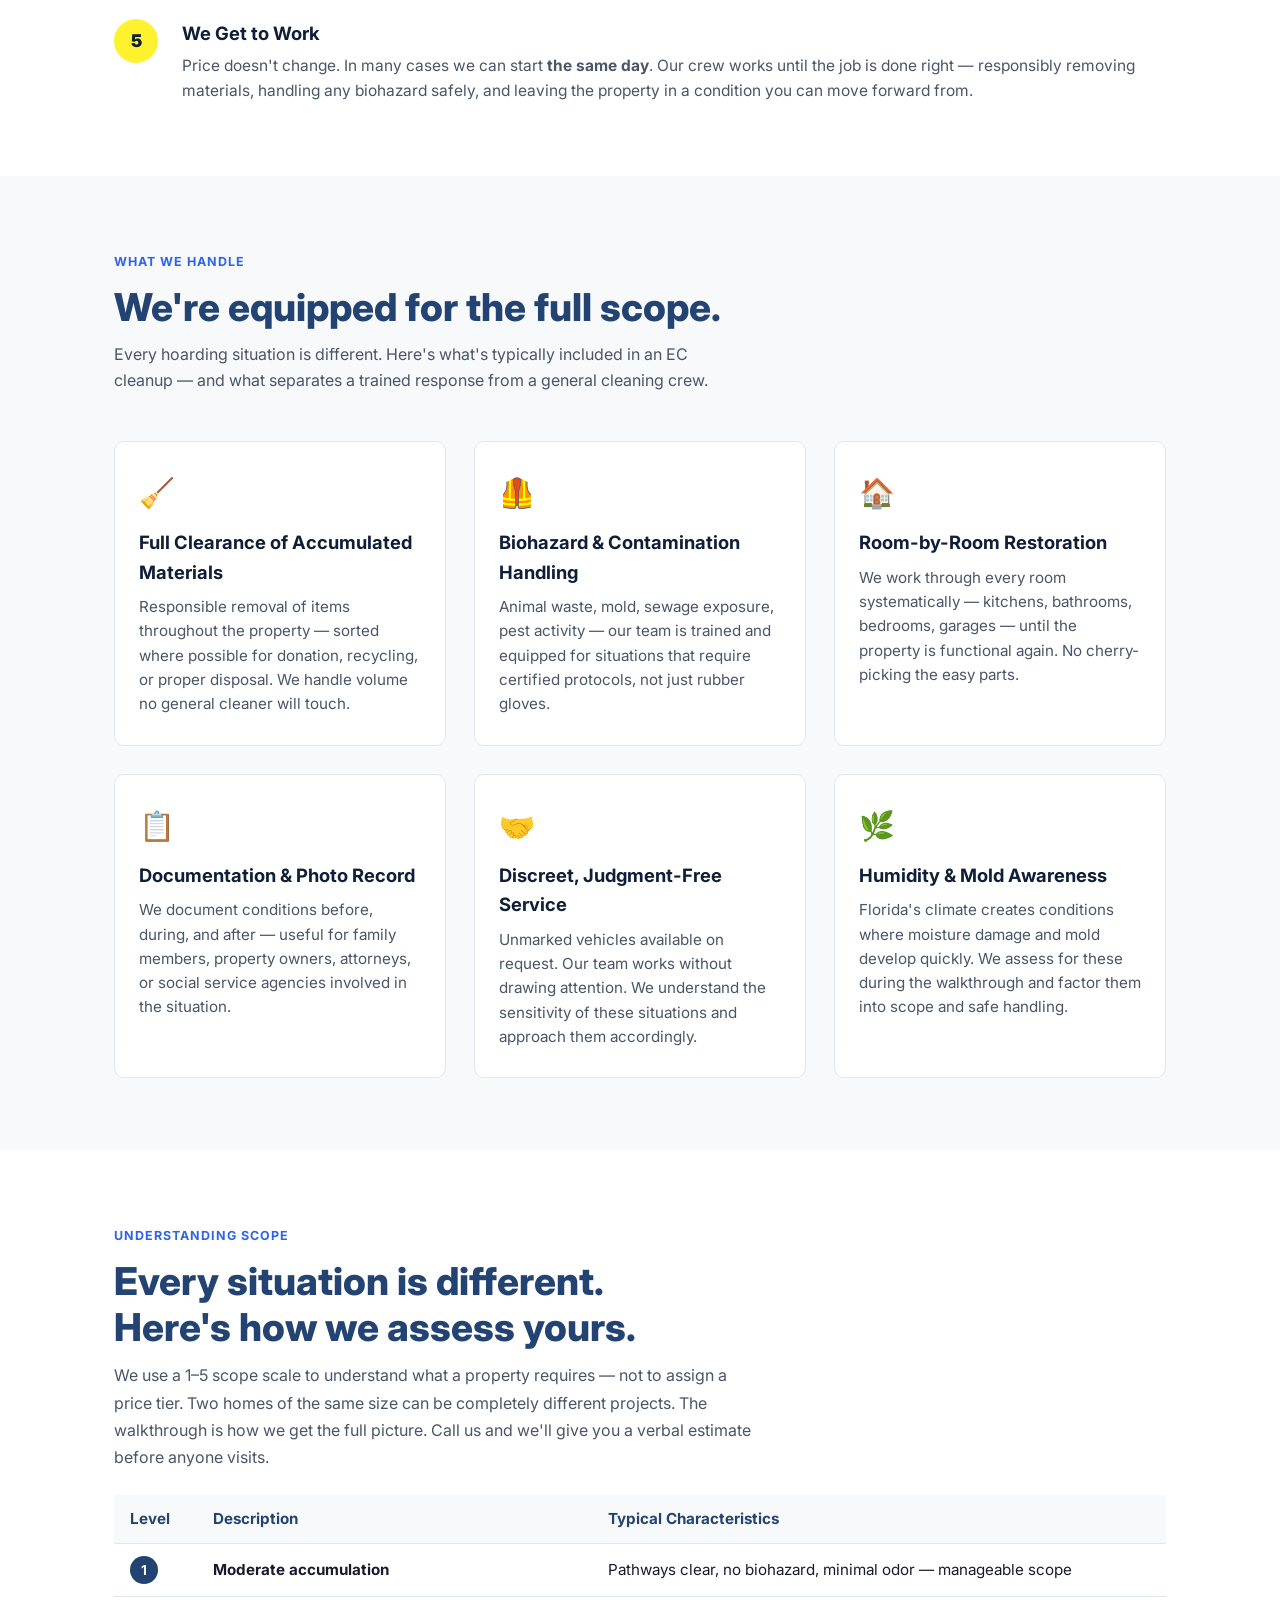
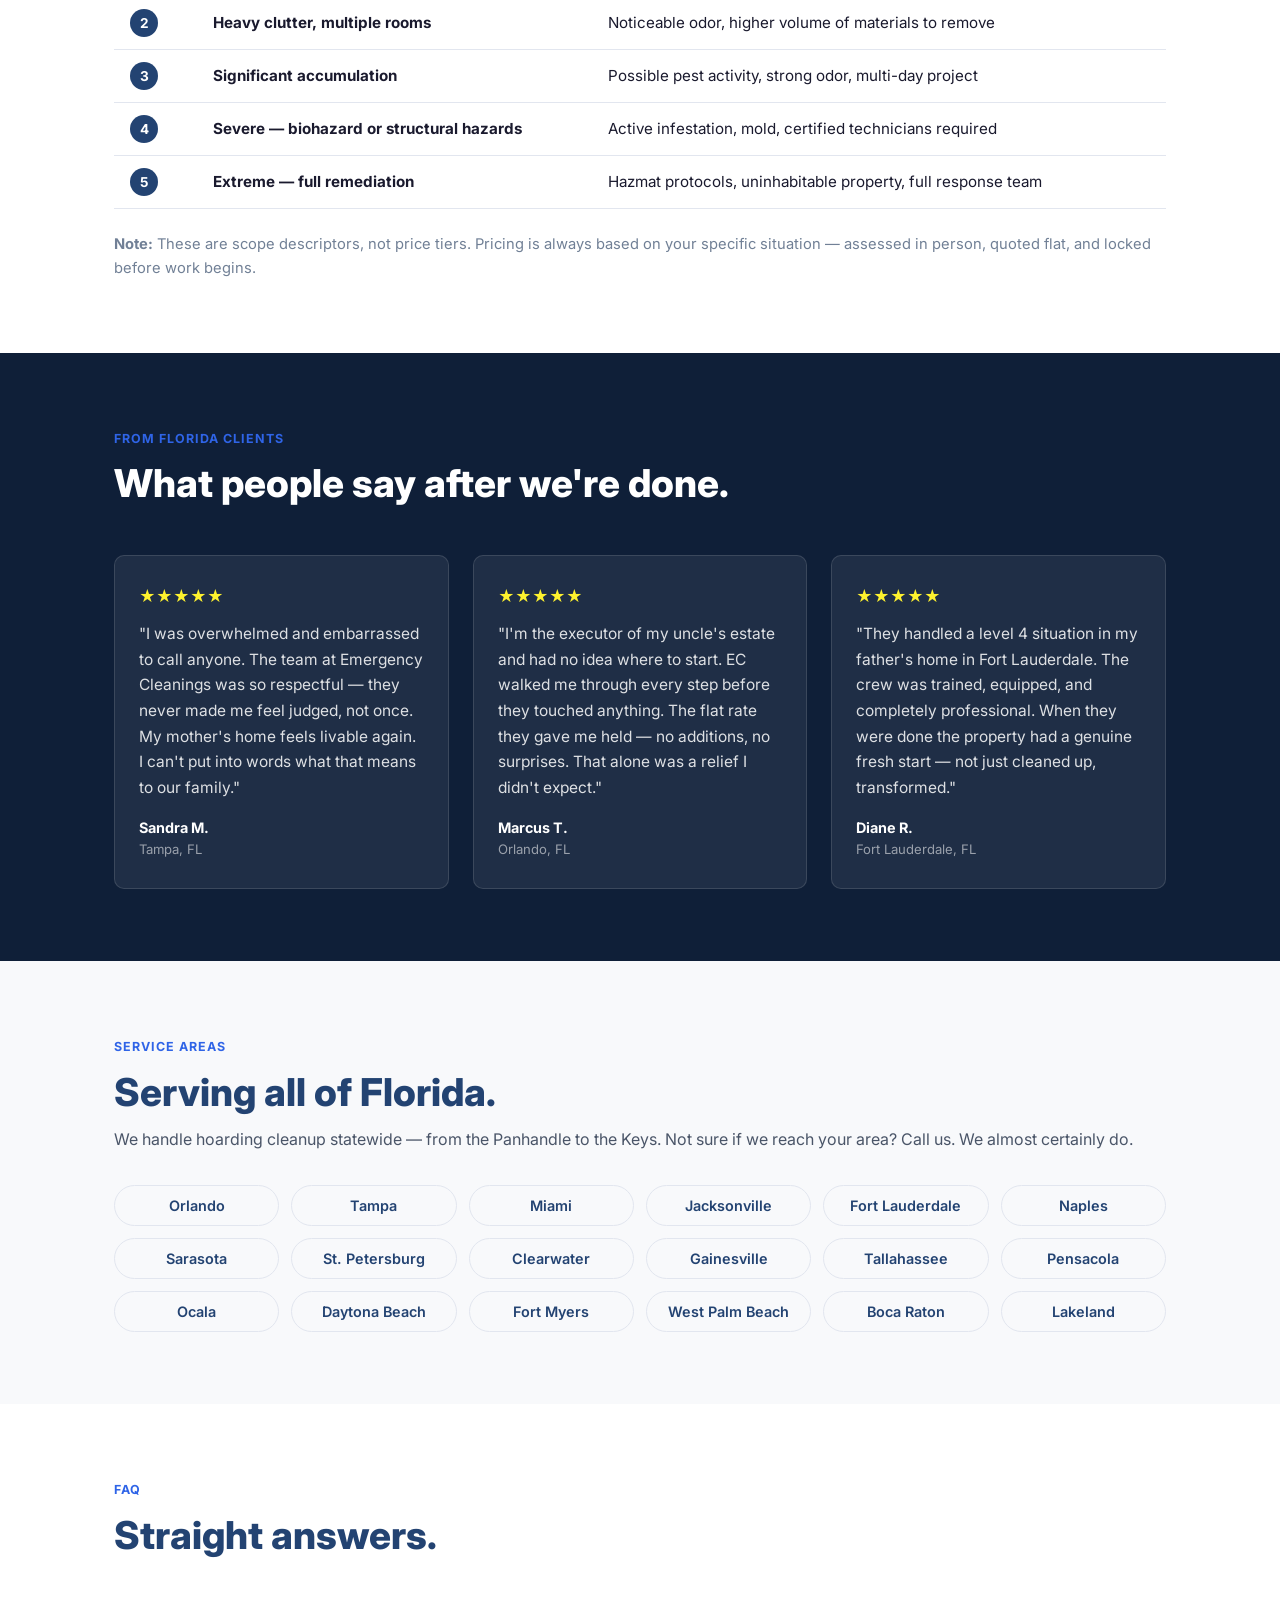
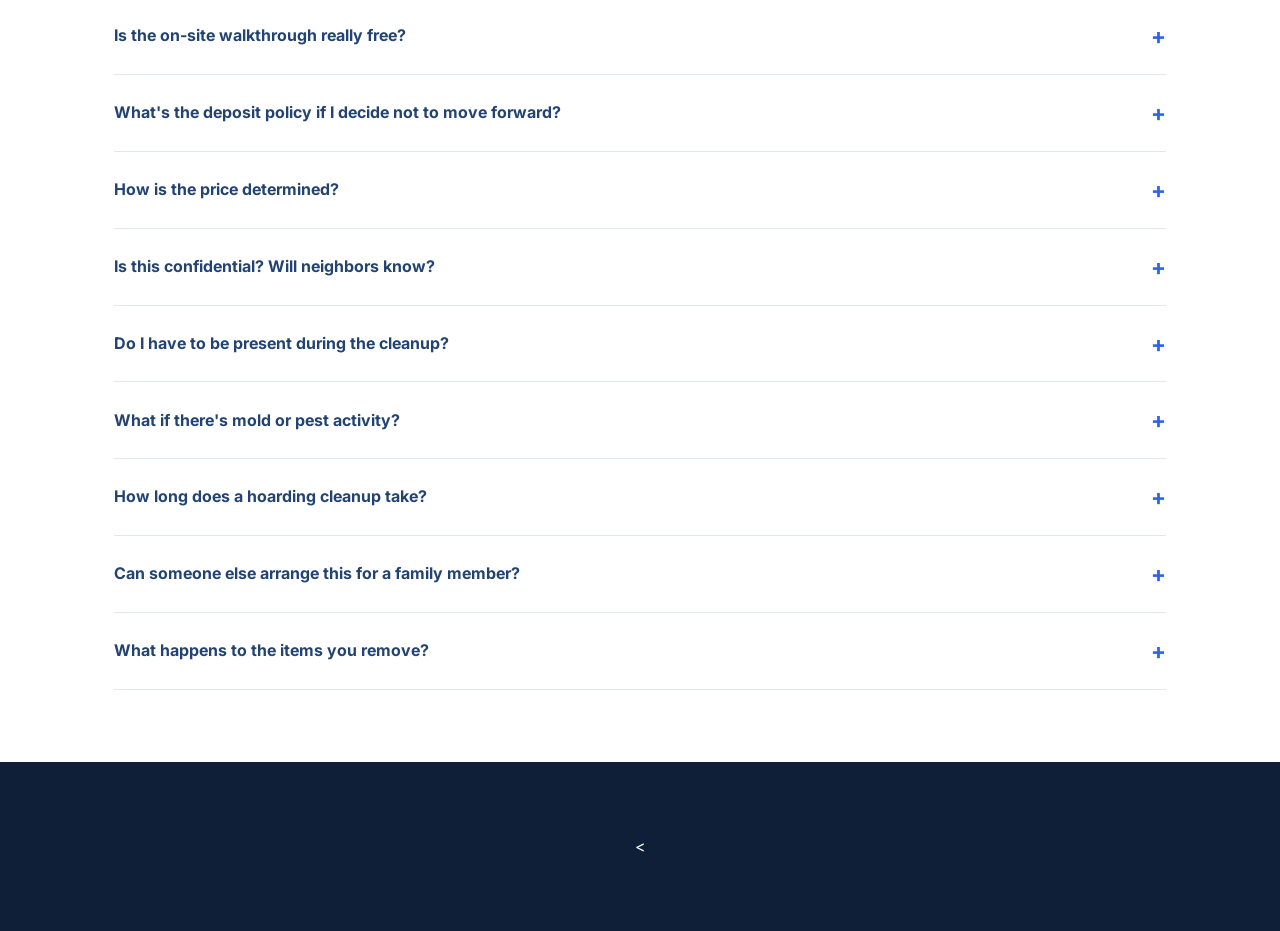
==== commit 4c6d45c5: "Align florida-hoarding-cleanup/index.html with pricing.emergencycleanings.com — deposit framing, sam" ====
--- a/florida-hoarding-cleanup/index.html
+++ b/florida-hoarding-cleanup/index.html
@@ -10,7 +10,7 @@
   <meta property="og:url" content="https://emergencycleanings.com/florida-hoarding-cleanup/" />
   <link rel="preconnect" href="https://fonts.googleapis.com" />
   <link href="https://fonts.googleapis.com/css2?family=Inter:wght@400;600;700;800;900&display=swap" rel="stylesheet" />
-  <link rel="stylesheet" href="../shared/styles.css" />
+  <link rel="stylesheet" href="/shared/styles.css" />
 
   <!-- Schema: LocalBusiness -->
   <script type="application/ld+json">
@@ -94,9 +94,12 @@
   <div class="container">
     <span class="eyebrow">Our Process</span>
     <h2>Five steps. No surprises.</h2>
-    <p style="color:#4a5568; max-width:580px; margin: 12px 0 48px;">
+    <p style="color:#4a5568; max-width:580px; margin: 12px 0 16px;">
       We walk you through every stage before any work begins.
       You know what to expect, what it costs, and what happens next — at every step.
+    </p>
+    <p style="color:#6b7280; font-size:0.93rem; max-width:580px; margin: 0 0 40px;">
+      We can be there the same day in most cases — and steps 3–5 almost always happen on the same visit.
     </p>
 
     <div class="steps">
@@ -115,9 +118,11 @@
         <div class="step__body">
           <h3>Secure Your Slot</h3>
           <p>
-            We confirm a time and collect a <strong>20% deposit</strong> to lock in your calendar slot
-            and ensure we have the right team and equipment allocated for your situation.
-            This deposit is credited toward your final invoice when work begins.
+            We confirm a time and collect a <strong>small deposit</strong> (20% of your verbal estimate)
+            to secure your slot. It covers our overhead and ensures we have the right team and equipment
+            allocated for your situation. The deposit is credited toward your final invoice when work begins —
+            and is refunded if the final price after the walkthrough comes in higher than expected
+            and you choose not to proceed.
           </p>
         </div>
       </div>
@@ -369,11 +374,11 @@
     <div class="faq" style="margin-top:40px;">
       <details class="faq-item">
         <summary>Is the on-site walkthrough really free?</summary>
-        <p>Yes — the walkthrough itself is free. No charge for travel or our team's time on-site. To book your walkthrough and secure your slot, we collect a 20% deposit after your initial call. This deposit locks in your calendar date and ensures we have the right resources allocated for your situation. It's credited in full toward your final invoice when work begins.</p>
+        <p>Yes, completely. We don't charge for travel, time, or the walkthrough itself. You get a full assessment and a flat-rate quote at no cost. To secure your calendar slot before the walkthrough, we collect a small deposit after your initial call — it's credited in full toward your final invoice when work begins.</p>
       </details>
       <details class="faq-item">
         <summary>What's the deposit policy if I decide not to move forward?</summary>
-        <p>The 20% deposit secures your slot and our commitment to your project. If your final quote comes in within the range we discussed on the initial call and you decide not to proceed, the deposit is non-refundable — it covers the resources we allocated for your project. If the final quote comes in higher than what we estimated and you choose not to move forward, the deposit is fully refunded to your card within 5–7 business days.</p>
+        <p>A small deposit (20% of your verbal estimate) is collected when you schedule your walkthrough. The deposit is refunded if the final price after the walkthrough comes in higher than the range we discussed and you choose not to proceed. It is non-refundable if you cancel before we arrive, or if the final price falls within the quoted range and you decide not to proceed — it covers the resources we allocated for your project. Refunds take 5–7 business days and are returned to your card.</p>
       </details>
       <details class="faq-item">
         <summary>How is the price determined?</summary>
@@ -411,10 +416,4 @@
      FINAL CTA
      ============================ -->
 <section class="cta-section">
-  <div class="container">
-    <span class="eyebrow" style="color:var(--blue-accent);">Ready to take the first step?</span>
-    <h2>Your free assessment is one call away.</h2>
-    <p>
-      We'll talk through the situation and give you a verbal estimate right on the call.
-      A 20% deposit locks in your walkthrough date and our commitment to your project —
-      credited in full when work begins. Tr+  <
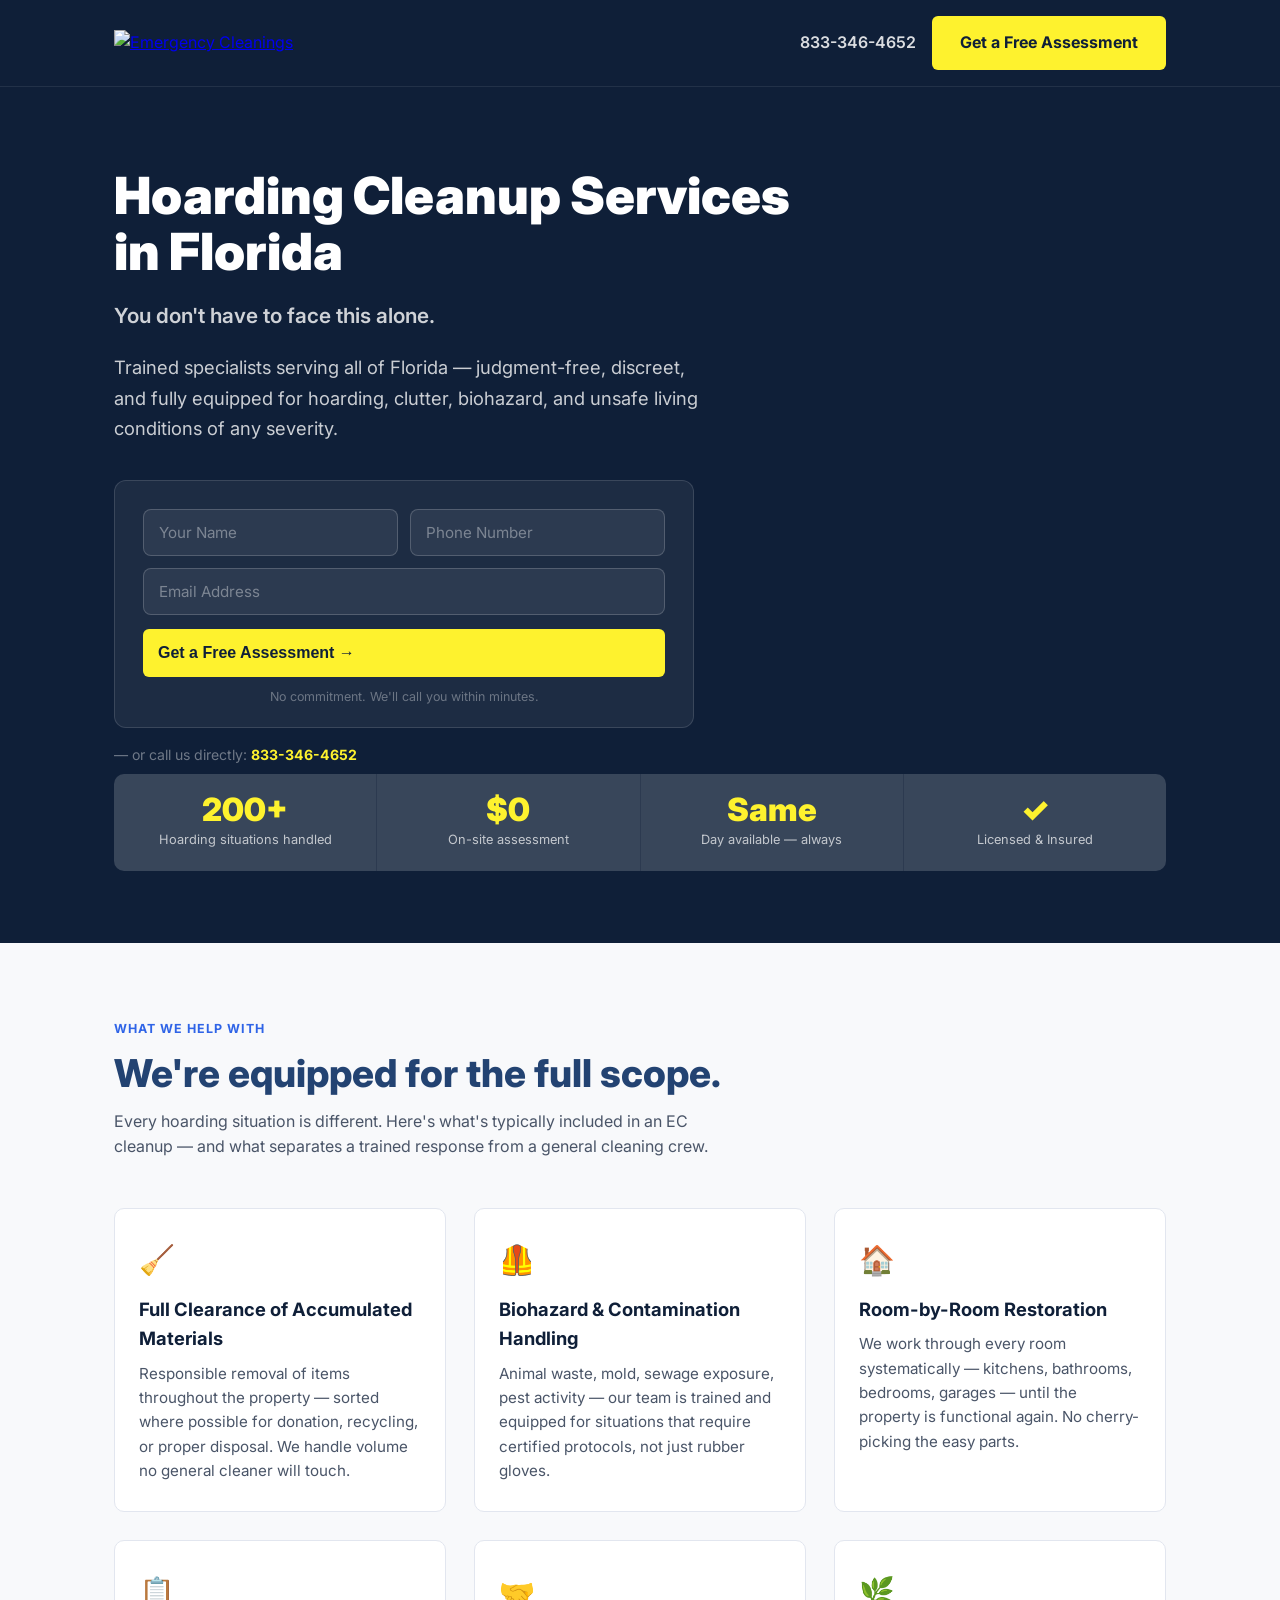
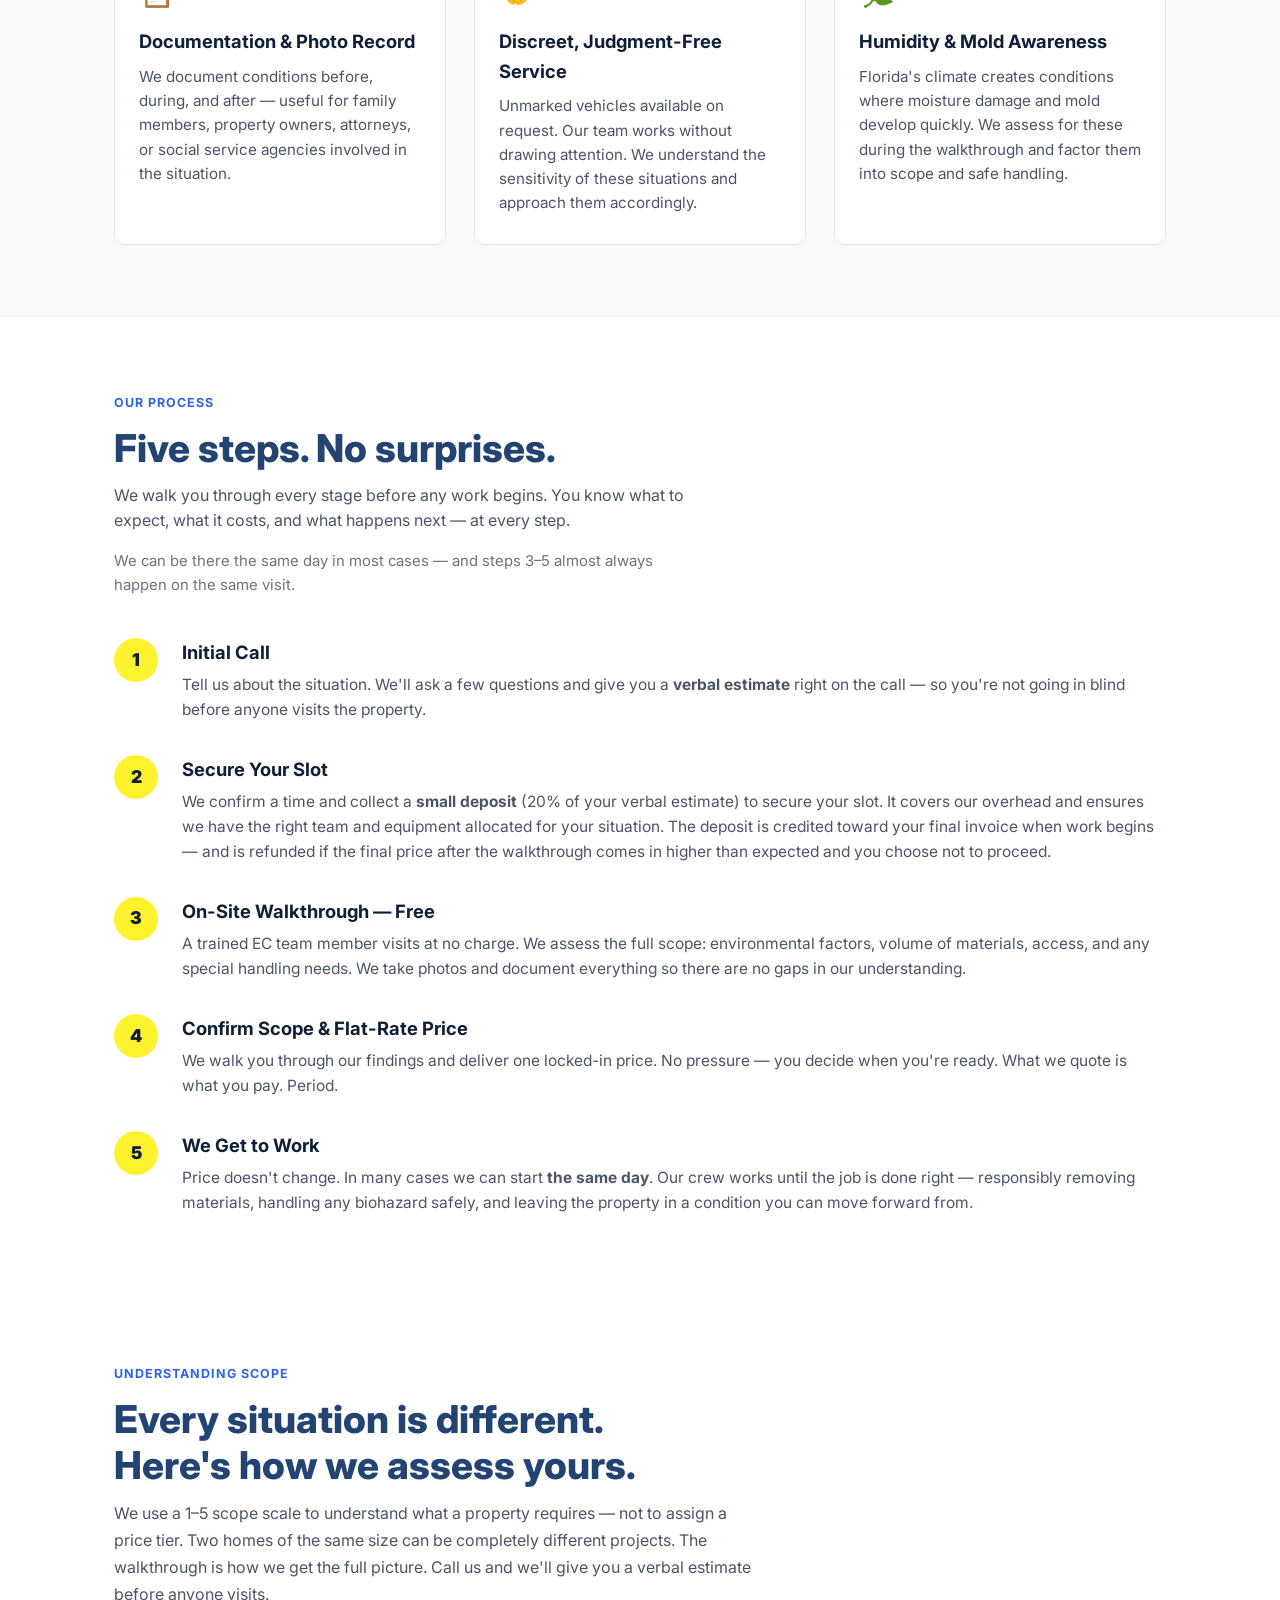
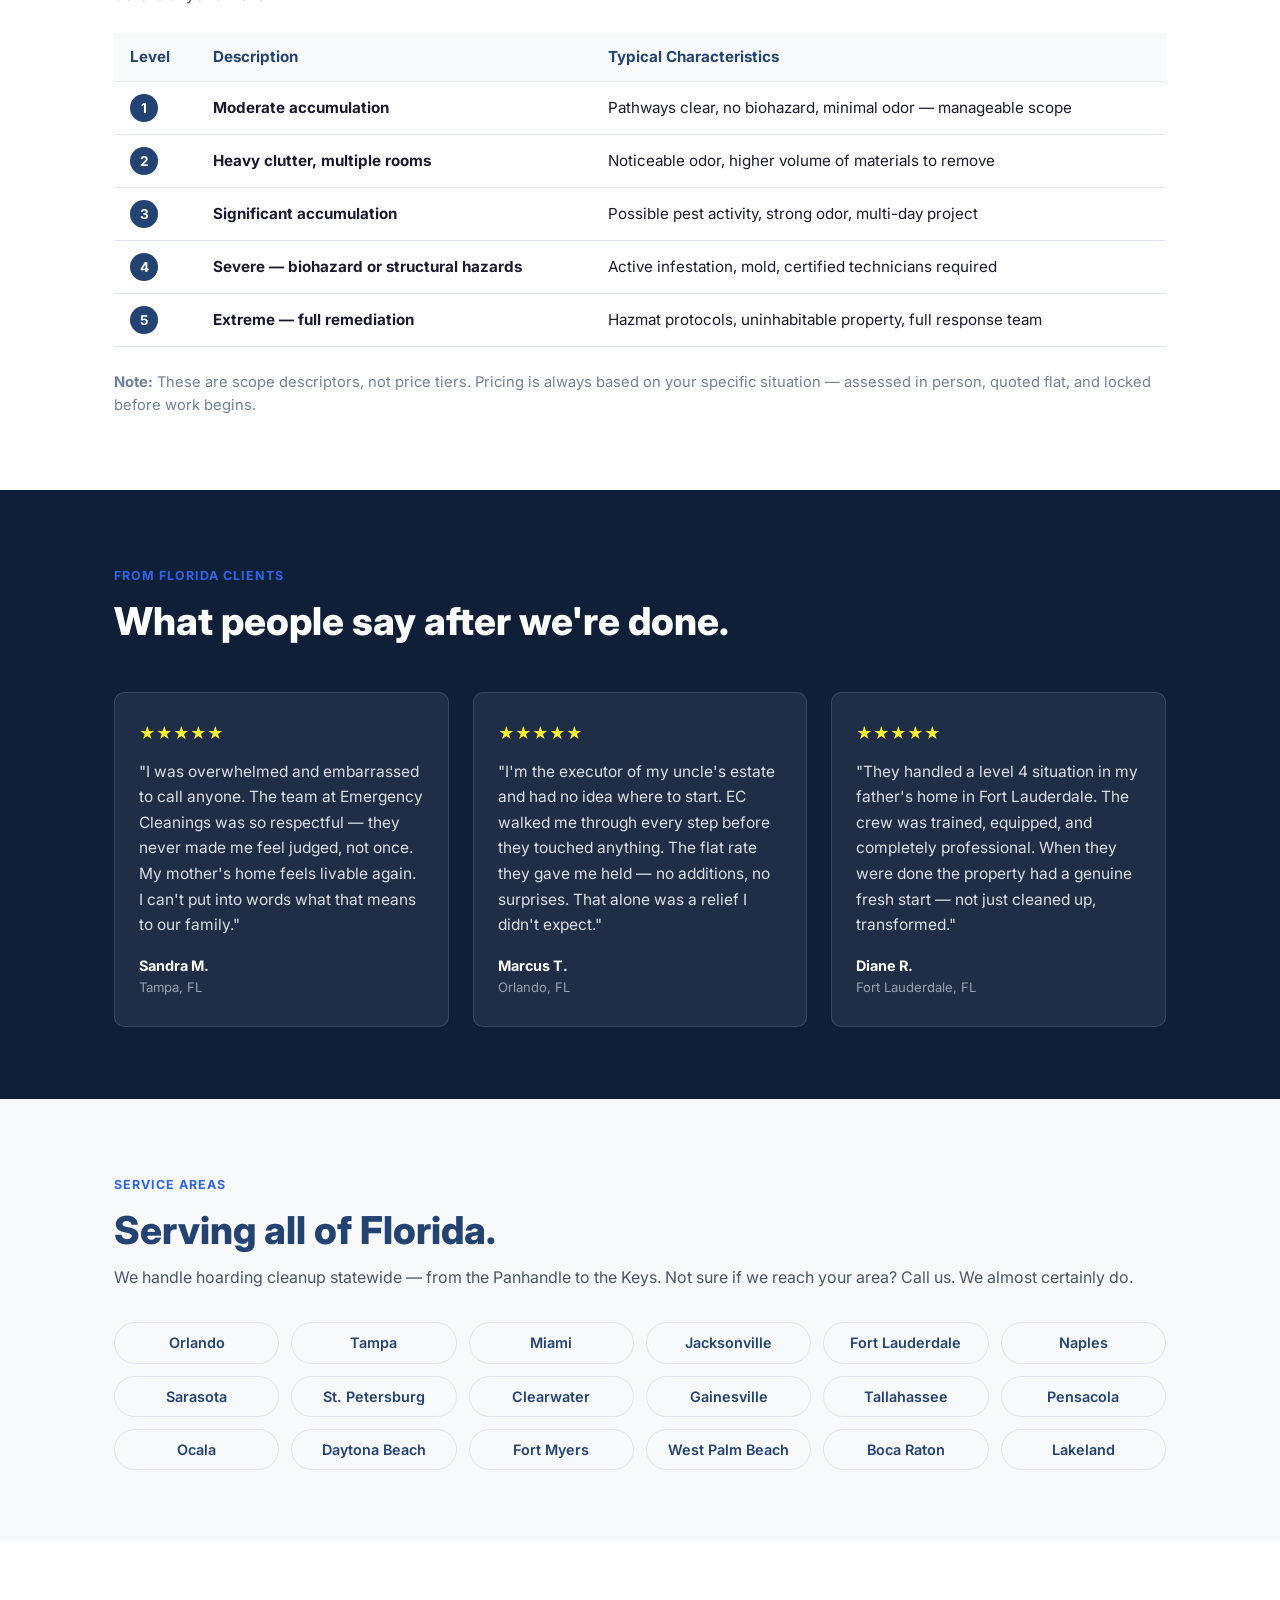
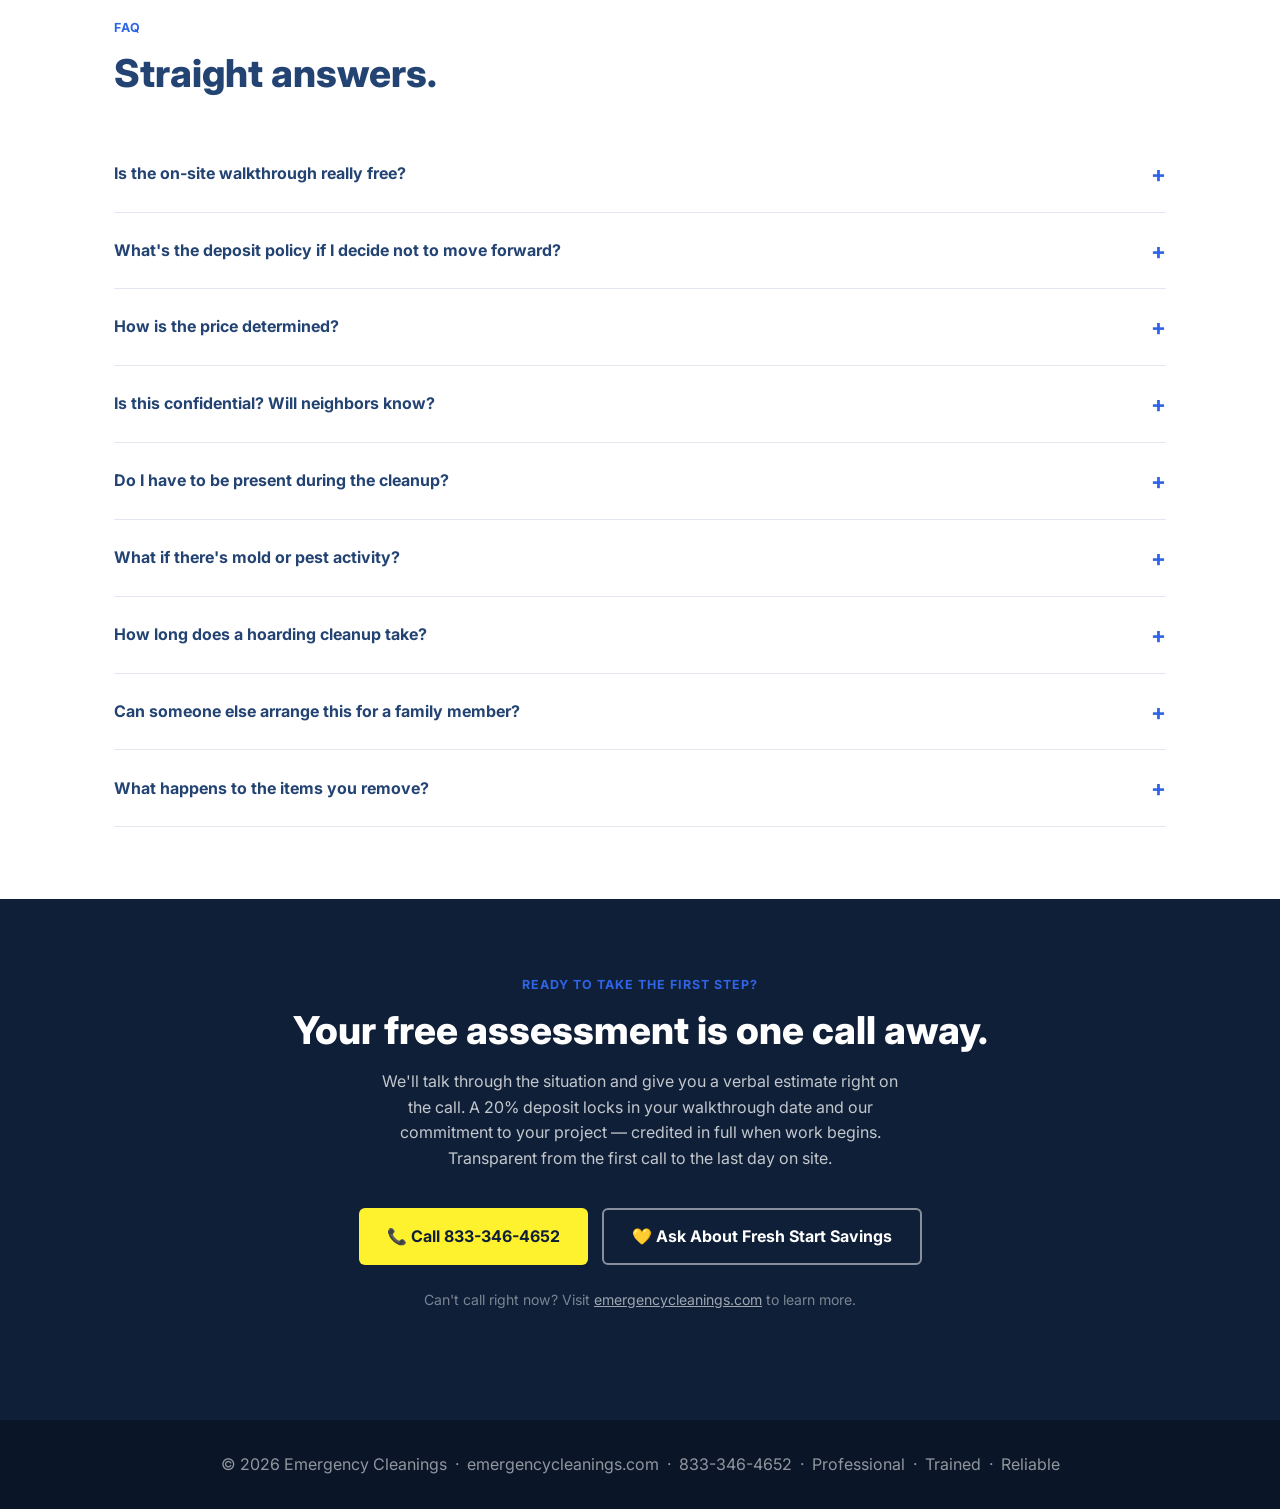
==== commit 43ed27cf: "Florida Hoarding Cleanup — hero form + section reorder + trust bar" ====
--- a/florida-hoarding-cleanup/index.html
+++ b/florida-hoarding-cleanup/index.html
@@ -11,6 +11,23 @@
   <link rel="preconnect" href="https://fonts.googleapis.com" />
   <link href="https://fonts.googleapis.com/css2?family=Inter:wght@400;600;700;800;900&display=swap" rel="stylesheet" />
   <link rel="stylesheet" href="/shared/styles.css" />
+  <style>
+    .hero__keyword { display:block; font-size:1.05rem; font-weight:700; color:var(--yellow); letter-spacing:0.04em; text-transform:uppercase; margin-bottom:12px; }
+    .hero__emotional { font-size:1.3rem; font-weight:600; color:rgba(255,255,255,0.8); margin:4px 0 20px; }
+    .hero__divider { margin:16px 0 8px; font-size:0.88rem; color:rgba(255,255,255,0.4); }
+    .hero__phone-link { color:var(--yellow); font-weight:700; text-decoration:none; }
+    .hero-form-wrap { background:rgba(255,255,255,0.06); border:1.5px solid rgba(255,255,255,0.13); border-radius:12px; padding:28px 28px 20px; margin:24px 0 0; max-width:580px; }
+    .hero-form__row { display:grid; grid-template-columns:1fr 1fr; gap:12px; margin-bottom:12px; }
+    .hero-form__input { width:100%; padding:13px 15px; border:1.5px solid rgba(255,255,255,0.18); border-radius:8px; background:rgba(255,255,255,0.07); color:#fff; font-family:'Inter',sans-serif; font-size:0.95rem; box-sizing:border-box; transition:border-color .2s; }
+    .hero-form__input::placeholder { color:rgba(255,255,255,0.38); }
+    .hero-form__input:focus { outline:none; border-color:var(--yellow); background:rgba(255,255,255,0.11); }
+    .hero-form__input--full { display:block; margin-bottom:12px; }
+    .hero-form__btn { width:100%; padding:15px; font-size:1rem; margin-top:2px; }
+    .hero-form__note { font-size:0.78rem; color:rgba(255,255,255,0.35); margin-top:10px; text-align:center; }
+    .hero-form__success { color:#fff; padding:4px 0; line-height:1.7; }
+    .hero-form__success a { color:var(--yellow); font-weight:600; }
+    @media(max-width:540px){ .hero-form__row { grid-template-columns:1fr; } }
+  </style>
 
   <!-- Schema: LocalBusiness -->
   <script type="application/ld+json">
@@ -52,18 +69,30 @@
      ============================ -->
 <section class="hero">
   <div class="container">
-    <span class="eyebrow hero__label">Florida Hoarding Cleanup</span>
-    <h1>You don't have<br>to face this alone.</h1>
+    <h1>Hoarding Cleanup Services<br>in Florida</h1>
+    <p class="hero__emotional">You don't have to face this alone.</p>
     <p class="hero__sub">
-      Cleaning out a home with hoarding accumulation is one of the hardest situations a person can face.
-      You're dealing with emotional complexity, physical overwhelm, and often grief.
-      We've handled hundreds of situations like yours — and we know exactly how to approach it
-      with respect, efficiency, and care.
-    </p>
-    <div class="hero__ctas">
-      <a class="btn btn--primary" href="tel:8333464652">📞 Call 833-346-4652</a>
-      <a class="btn btn--secondary" href="#how-it-works">See How It Works ↓</a>
-    </div>
+      Trained specialists serving all of Florida — judgment-free, discreet, and fully equipped
+      for hoarding, clutter, biohazard, and unsafe living conditions of any severity.
+    </p>
+
+    <!-- Above-fold quote form -->
+    <div class="hero-form-wrap" id="hero-form-wrap">
+      <form id="hero-quote-form" class="hero-form">
+        <div class="hero-form__row">
+          <input class="hero-form__input" type="text" name="your-name" placeholder="Your Name" required />
+          <input class="hero-form__input" type="tel" name="your-phone" placeholder="Phone Number" required />
+        </div>
+        <input class="hero-form__input hero-form__input--full" type="email" name="your-email" placeholder="Email Address" required />
+        <button class="btn btn--primary hero-form__btn" type="submit">Get a Free Assessment →</button>
+        <p class="hero-form__note">No commitment. We'll call you within minutes.</p>
+      </form>
+      <div id="hero-form-success" class="hero-form__success" style="display:none;">
+        <p>✅ <strong>Request received.</strong> Our team will call you within minutes.</p>
+        <p>Need to reach us now? <a href="tel:8333464652">833-346-4652</a></p>
+      </div>
+    </div>
+    <p class="hero__divider">— or call us directly: <a class="hero__phone-link" href="tel:8333464652">833-346-4652</a></p>
 
     <!-- Stats bar -->
     <div class="stats-bar">
@@ -73,15 +102,80 @@
       </div>
       <div class="stat">
         <span class="stat__num">$0</span>
-        <span class="stat__label">Cost for on-site walkthrough</span>
-      </div>
-      <div class="stat">
-        <span class="stat__num">Flat</span>
-        <span class="stat__label">Rate — locked before we start</span>
+        <span class="stat__label">On-site assessment</span>
       </div>
       <div class="stat">
         <span class="stat__num">Same</span>
         <span class="stat__label">Day available — always</span>
+      </div>
+      <div class="stat">
+        <span class="stat__num">✓</span>
+        <span class="stat__label">Licensed &amp; Insured</span>
+      </div>
+    </div>
+  </div>
+</section>
+
+<!-- ============================
+     WHAT WE HELP WITH
+     ============================ -->
+<section class="section section--light">
+  <div class="container">
+    <span class="eyebrow">What We Help With</span>
+    <h2>We're equipped for the full scope.</h2>
+    <p style="color:#4a5568; max-width:600px; margin: 12px 0 0;">
+      Every hoarding situation is different. Here's what's typically included in an EC cleanup — and what
+      separates a trained response from a general cleaning crew.
+    </p>
+
+    <div class="features">
+      <div class="feature">
+        <span class="feature__icon">🧹</span>
+        <h3>Full Clearance of Accumulated Materials</h3>
+        <p>
+          Responsible removal of items throughout the property — sorted where possible for donation,
+          recycling, or proper disposal. We handle volume no general cleaner will touch.
+        </p>
+      </div>
+      <div class="feature">
+        <span class="feature__icon">🦺</span>
+        <h3>Biohazard &amp; Contamination Handling</h3>
+        <p>
+          Animal waste, mold, sewage exposure, pest activity — our team is trained and equipped
+          for situations that require certified protocols, not just rubber gloves.
+        </p>
+      </div>
+      <div class="feature">
+        <span class="feature__icon">🏠</span>
+        <h3>Room-by-Room Restoration</h3>
+        <p>
+          We work through every room systematically — kitchens, bathrooms, bedrooms, garages —
+          until the property is functional again. No cherry-picking the easy parts.
+        </p>
+      </div>
+      <div class="feature">
+        <span class="feature__icon">📋</span>
+        <h3>Documentation &amp; Photo Record</h3>
+        <p>
+          We document conditions before, during, and after — useful for family members,
+          property owners, attorneys, or social service agencies involved in the situation.
+        </p>
+      </div>
+      <div class="feature">
+        <span class="feature__icon">🤝</span>
+        <h3>Discreet, Judgment-Free Service</h3>
+        <p>
+          Unmarked vehicles available on request. Our team works without drawing attention.
+          We understand the sensitivity of these situations and approach them accordingly.
+        </p>
+      </div>
+      <div class="feature">
+        <span class="feature__icon">🌿</span>
+        <h3>Humidity &amp; Mold Awareness</h3>
+        <p>
+          Florida's climate creates conditions where moisture damage and mold develop quickly.
+          We assess for these during the walkthrough and factor them into scope and safe handling.
+        </p>
       </div>
     </div>
   </div>
@@ -158,71 +252,6 @@
             you can move forward from.
           </p>
         </div>
-      </div>
-    </div>
-  </div>
-</section>
-
-<!-- ============================
-     WHAT'S INCLUDED
-     ============================ -->
-<section class="section section--light">
-  <div class="container">
-    <span class="eyebrow">What We Handle</span>
-    <h2>We're equipped for the full scope.</h2>
-    <p style="color:#4a5568; max-width:600px; margin: 12px 0 0;">
-      Every hoarding situation is different. Here's what's typically included in an EC cleanup — and what
-      separates a trained response from a general cleaning crew.
-    </p>
-
-    <div class="features">
-      <div class="feature">
-        <span class="feature__icon">🧹</span>
-        <h3>Full Clearance of Accumulated Materials</h3>
-        <p>
-          Responsible removal of items throughout the property — sorted where possible for donation,
-          recycling, or proper disposal. We handle volume no general cleaner will touch.
-        </p>
-      </div>
-      <div class="feature">
-        <span class="feature__icon">🦺</span>
-        <h3>Biohazard &amp; Contamination Handling</h3>
-        <p>
-          Animal waste, mold, sewage exposure, pest activity — our team is trained and equipped
-          for situations that require certified protocols, not just rubber gloves.
-        </p>
-      </div>
-      <div class="feature">
-        <span class="feature__icon">🏠</span>
-        <h3>Room-by-Room Restoration</h3>
-        <p>
-          We work through every room systematically — kitchens, bathrooms, bedrooms, garages —
-          until the property is functional again. No cherry-picking the easy parts.
-        </p>
-      </div>
-      <div class="feature">
-        <span class="feature__icon">📋</span>
-        <h3>Documentation &amp; Photo Record</h3>
-        <p>
-          We document conditions before, during, and after — useful for family members,
-          property owners, attorneys, or social service agencies involved in the situation.
-        </p>
-      </div>
-      <div class="feature">
-        <span class="feature__icon">🤝</span>
-        <h3>Discreet, Judgment-Free Service</h3>
-        <p>
-          Unmarked vehicles available on request. Our team works without drawing attention.
-          We understand the sensitivity of these situations and approach them accordingly.
-        </p>
-      </div>
-      <div class="feature">
-        <span class="feature__icon">🌿</span>
-        <h3>Humidity &amp; Mold Awareness</h3>
-        <p>
-          Florida's climate creates conditions where moisture damage and mold develop quickly.
-          We assess for these during the walkthrough and factor them into scope and safe handling.
-        </p>
       </div>
     </div>
   </div>
@@ -416,4 +445,71 @@
      FINAL CTA
      ============================ -->
 <section class="cta-section">
-  <+  <div class="container">
+    <span class="eyebrow" style="color:var(--blue-accent);">Ready to take the first step?</span>
+    <h2>Your free assessment is one call away.</h2>
+    <p>
+      We'll talk through the situation and give you a verbal estimate right on the call.
+      A 20% deposit locks in your walkthrough date and our commitment to your project —
+      credited in full when work begins. Transparent from the first call to the last day on site.
+    </p>
+    <div class="cta-buttons">
+      <a class="btn btn--primary" href="tel:8333464652">📞 Call 833-346-4652</a>
+      <a class="btn btn--secondary" href="https://emergencycleanings.com/fresh-start/">💛 Ask About Fresh Start Savings</a>
+    </div>
+    <p style="margin-top:24px; font-size:0.88rem; color:rgba(255,255,255,0.45);">
+      Can't call right now? Visit <a href="https://emergencycleanings.com" style="color:rgba(255,255,255,0.6);">emergencycleanings.com</a> to learn more.
+    </p>
+  </div>
+</section>
+
+<!-- ============================
+     FOOTER
+     ============================ -->
+<footer class="footer">
+  <div class="container">
+    <p>
+      © 2026 Emergency Cleanings &nbsp;·&nbsp;
+      <a href="https://emergencycleanings.com">emergencycleanings.com</a> &nbsp;·&nbsp;
+      <a href="tel:8333464652">833-346-4652</a> &nbsp;·&nbsp;
+      Professional &nbsp;·&nbsp; Trained &nbsp;·&nbsp; Reliable
+    </p>
+  </div>
+</footer>
+
+<script>
+document.getElementById('hero-quote-form').addEventListener('submit', async function(e) {
+  e.preventDefault();
+  const form = e.target;
+  const btn = form.querySelector('button[type="submit"]');
+  btn.textContent = 'Sending…';
+  btn.disabled = true;
+
+  const fd = new FormData();
+  fd.append('_wpcf7', '6');
+  fd.append('_wpcf7_locale', 'en_US');
+  fd.append('_wpcf7_unit_tag', 'wpcf7-f6-p9-o1');
+  fd.append('_wpcf7_container_post', '9');
+  fd.append('_wpcf7_posted_data_hash', '');
+  fd.append('your-subject', 'Florida Hoarding Cleanup — State Landing Page');
+  fd.append('your-name', form['your-name'].value);
+  fd.append('your-phone', form['your-phone'].value);
+  fd.append('your-email', form['your-email'].value);
+
+  try {
+    await fetch('https://emergencycleanings.com/wp-json/contact-form-7/v1/contact-forms/6/feedback', {
+      method: 'POST', body: fd, mode: 'cors'
+    });
+  } catch(err) {
+    // CORS or network issue — lead not captured; redirect to main site
+    window.location.href = 'https://emergencycleanings.com/';
+    return;
+  }
+
+  // Show success regardless of CF7 validation response
+  document.getElementById('hero-form-success').style.display = 'block';
+  form.style.display = 'none';
+});
+</script>
+</body>
+</html>
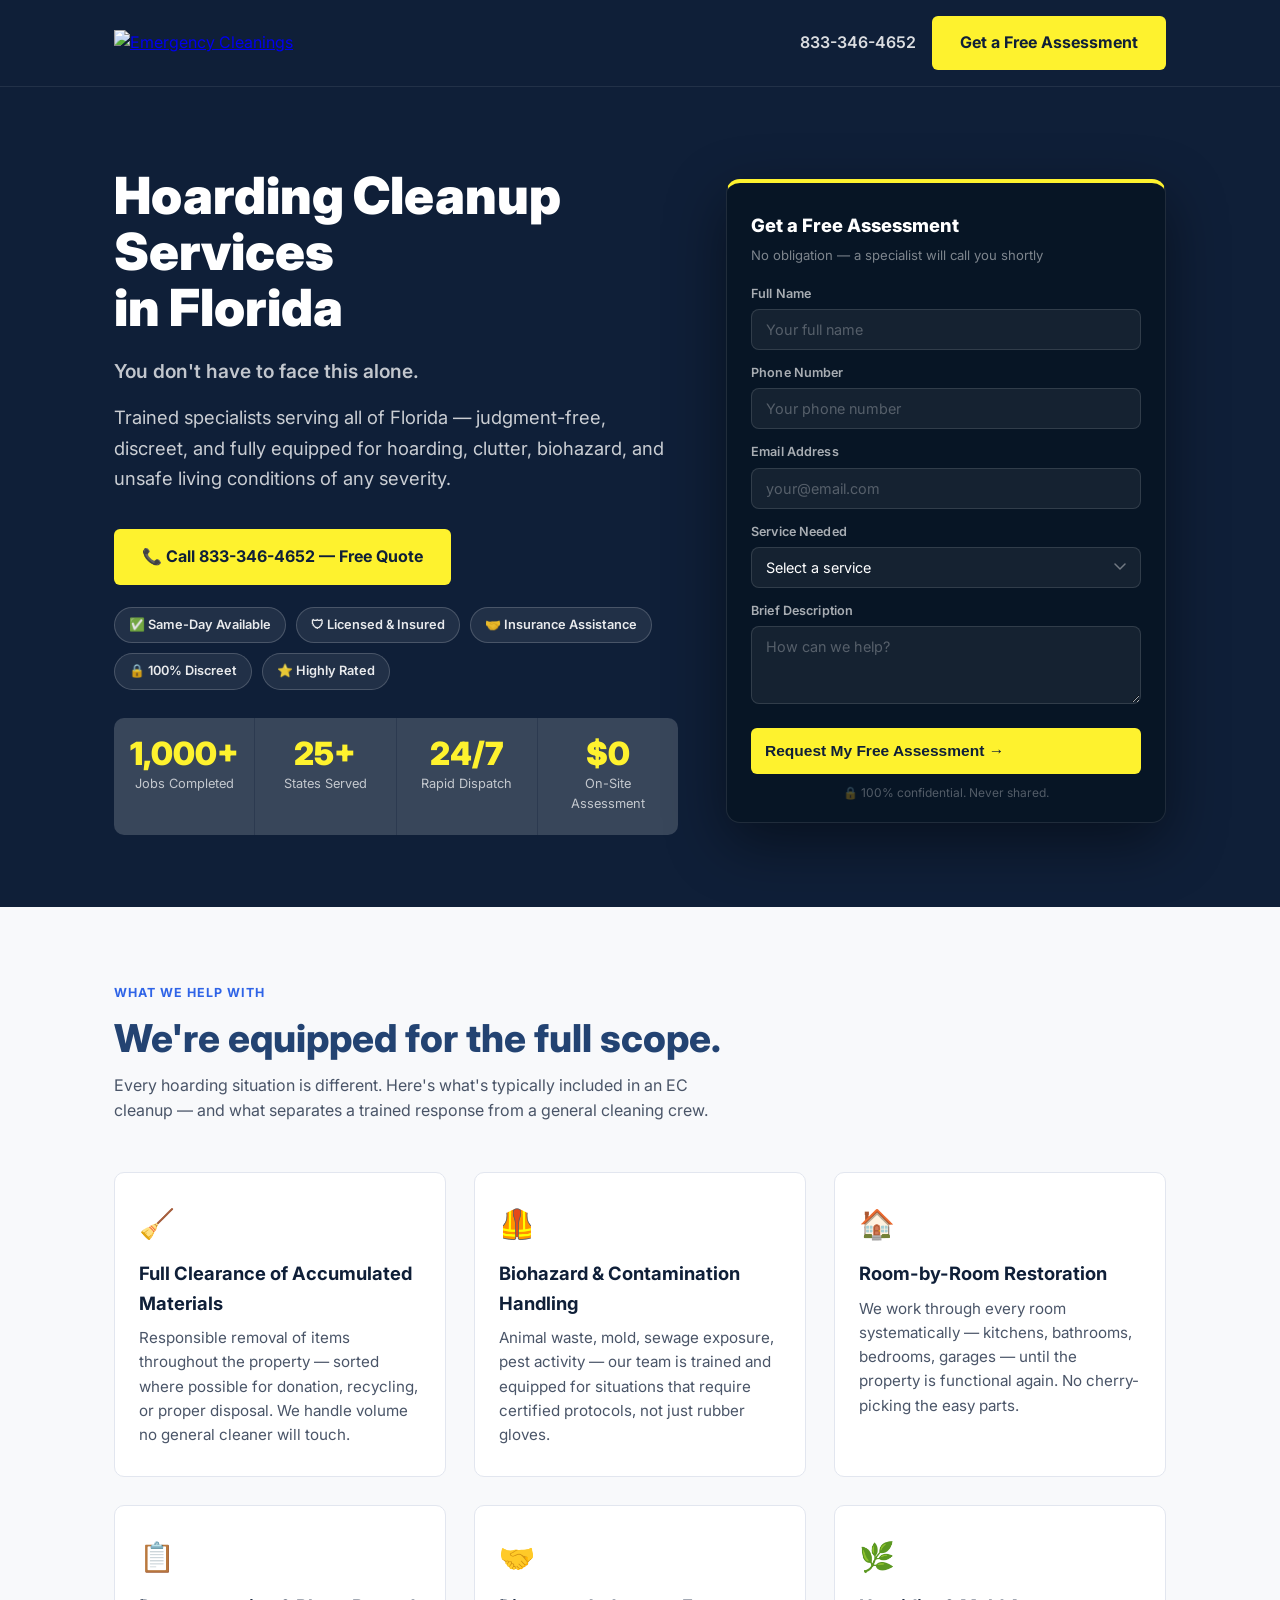
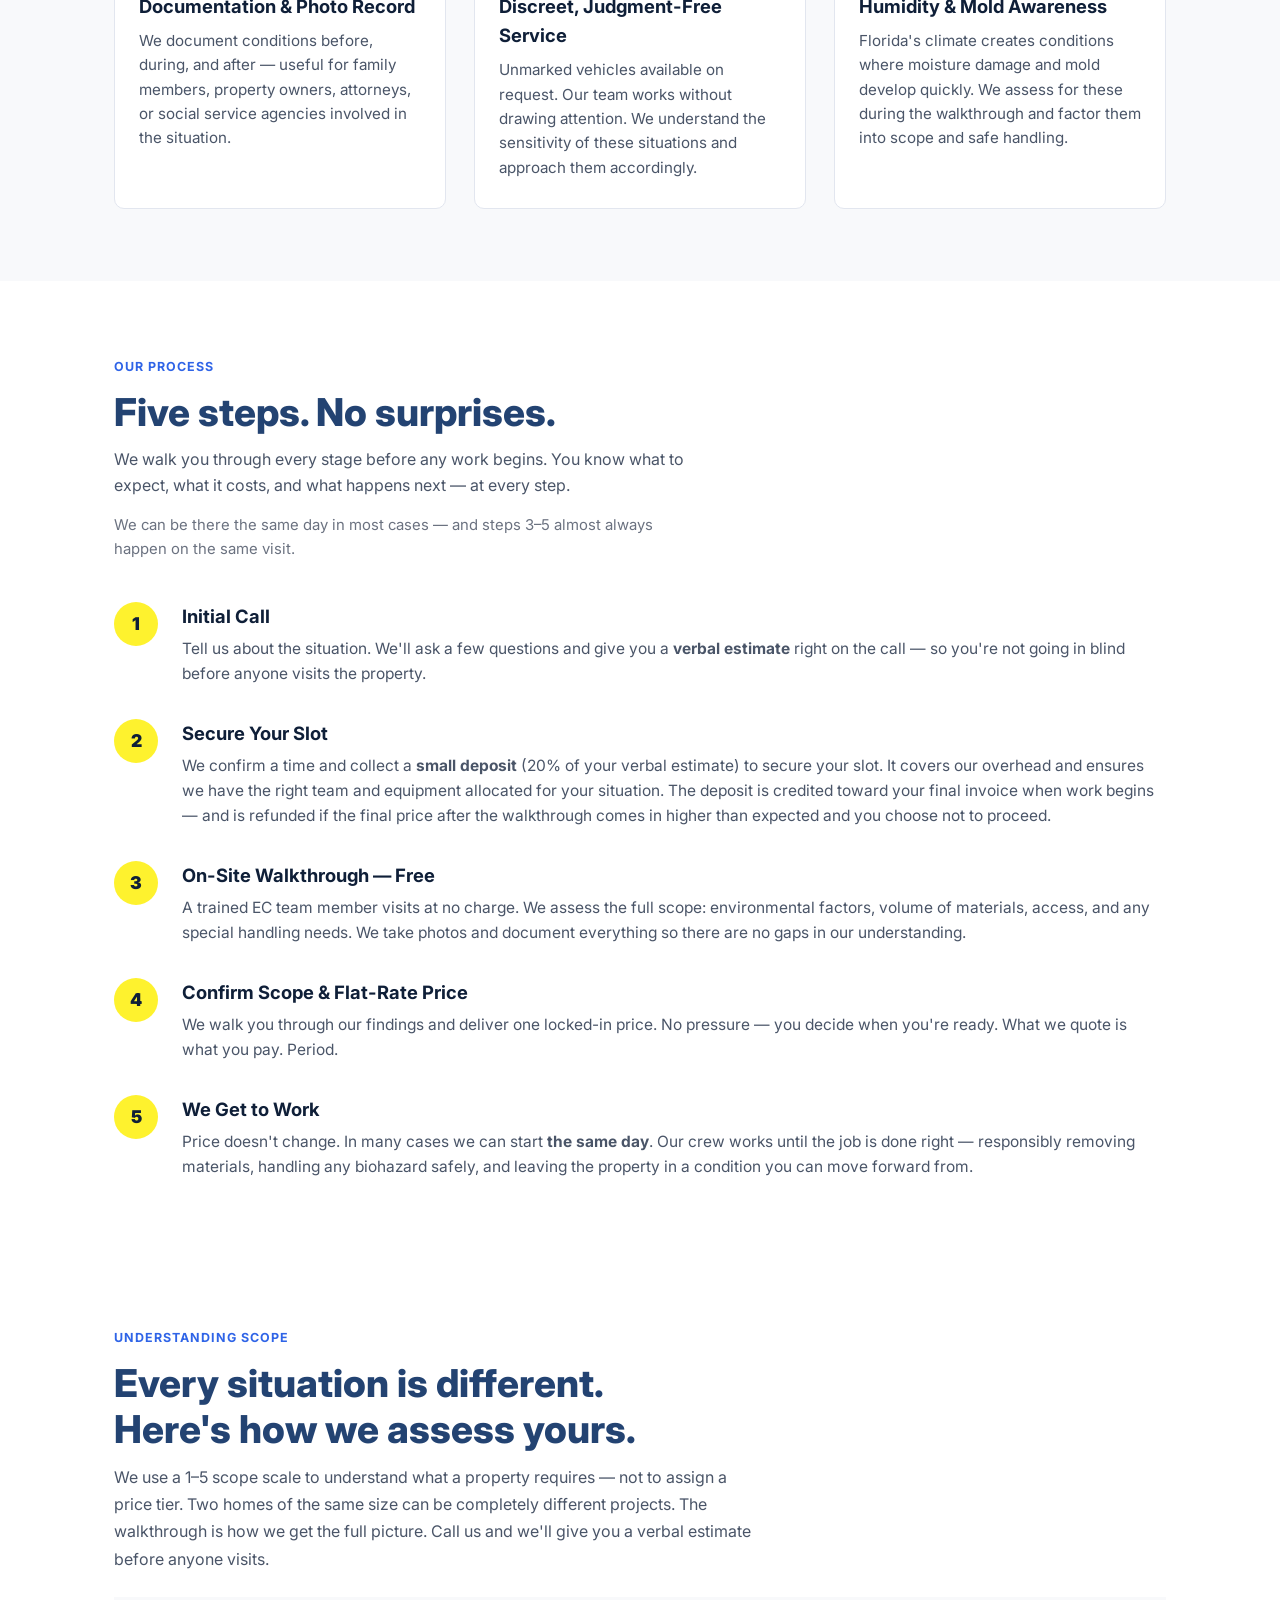
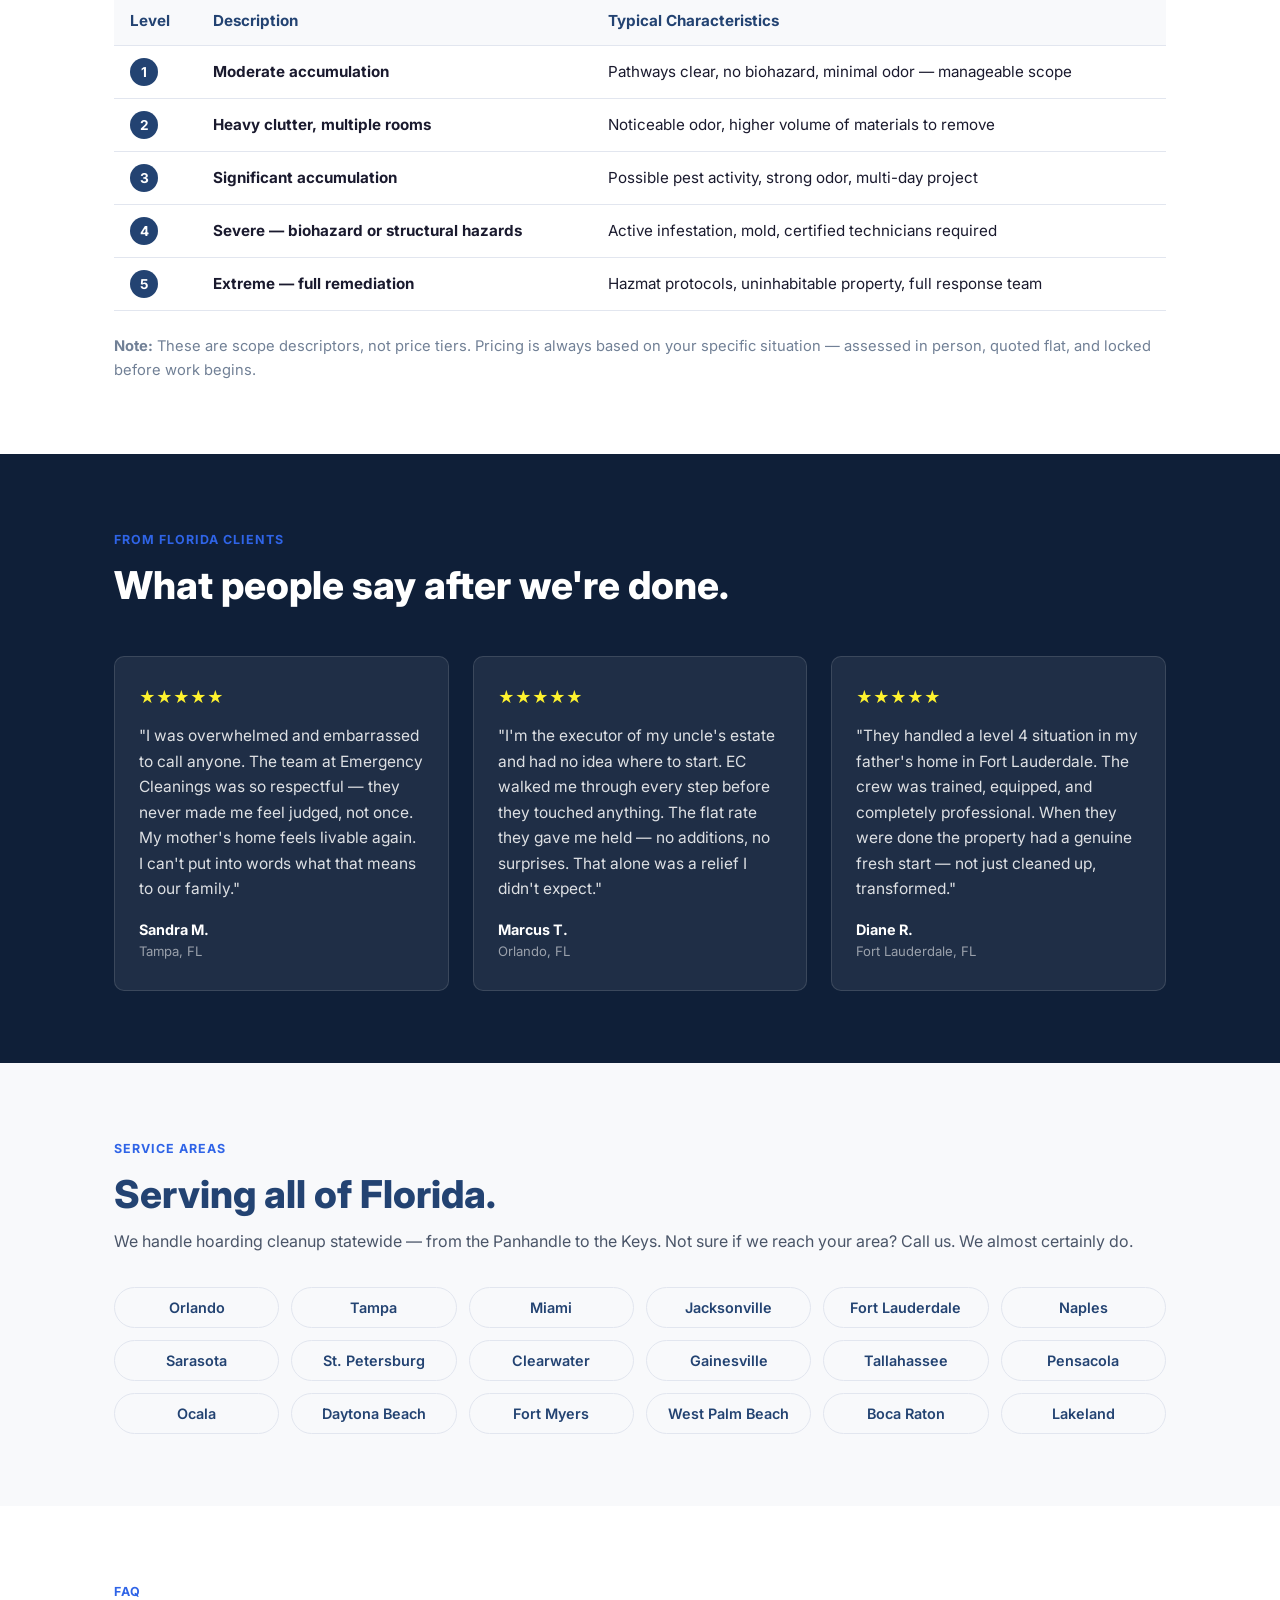
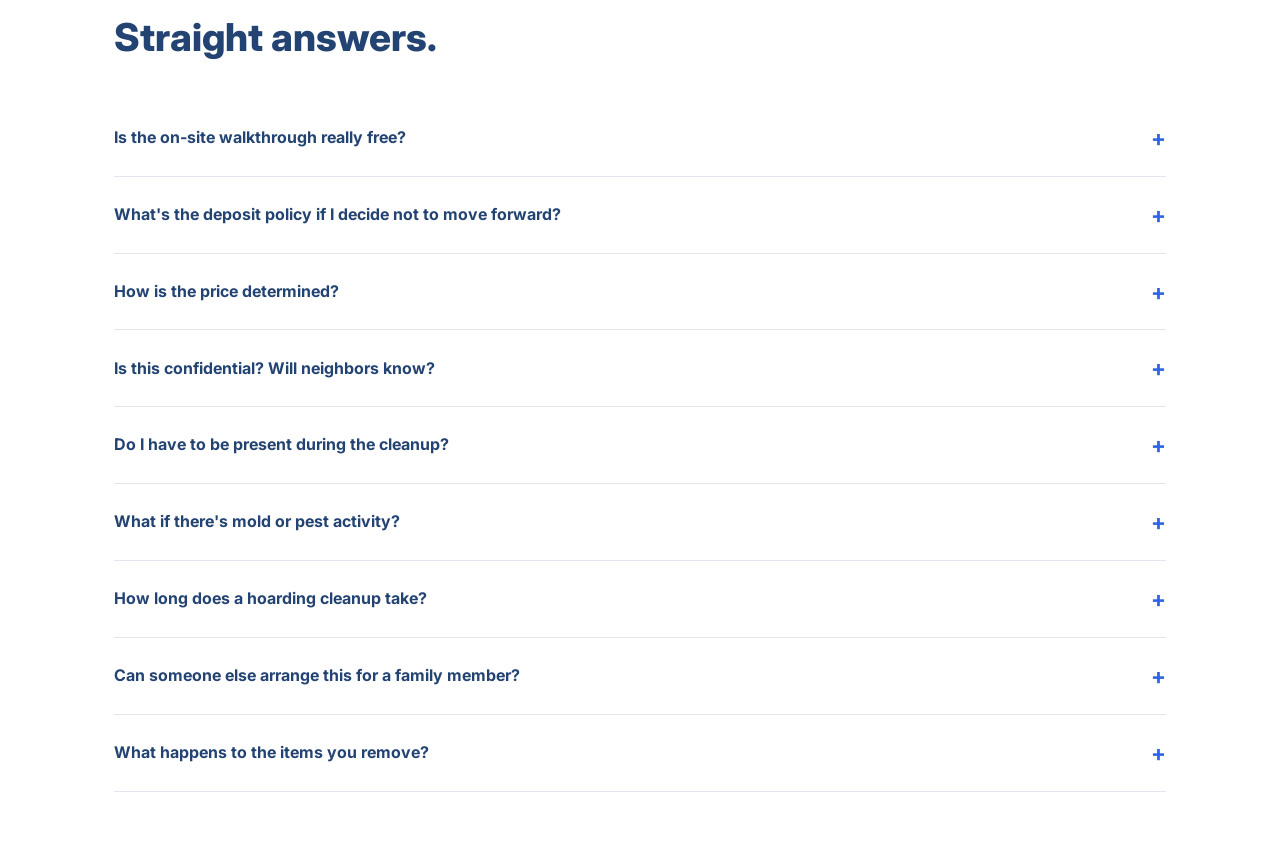
==== commit 349e67ff: "Hero redesign: two-col layout, form card, trust badges, 1000+ stats" ====
--- a/florida-hoarding-cleanup/index.html
+++ b/florida-hoarding-cleanup/index.html
@@ -10,23 +10,32 @@
   <meta property="og:url" content="https://emergencycleanings.com/florida-hoarding-cleanup/" />
   <link rel="preconnect" href="https://fonts.googleapis.com" />
   <link href="https://fonts.googleapis.com/css2?family=Inter:wght@400;600;700;800;900&display=swap" rel="stylesheet" />
-  <link rel="stylesheet" href="/shared/styles.css" />
+  <link rel="stylesheet" href="../shared/styles.css" />
   <style>
-    .hero__keyword { display:block; font-size:1.05rem; font-weight:700; color:var(--yellow); letter-spacing:0.04em; text-transform:uppercase; margin-bottom:12px; }
-    .hero__emotional { font-size:1.3rem; font-weight:600; color:rgba(255,255,255,0.8); margin:4px 0 20px; }
-    .hero__divider { margin:16px 0 8px; font-size:0.88rem; color:rgba(255,255,255,0.4); }
-    .hero__phone-link { color:var(--yellow); font-weight:700; text-decoration:none; }
-    .hero-form-wrap { background:rgba(255,255,255,0.06); border:1.5px solid rgba(255,255,255,0.13); border-radius:12px; padding:28px 28px 20px; margin:24px 0 0; max-width:580px; }
-    .hero-form__row { display:grid; grid-template-columns:1fr 1fr; gap:12px; margin-bottom:12px; }
-    .hero-form__input { width:100%; padding:13px 15px; border:1.5px solid rgba(255,255,255,0.18); border-radius:8px; background:rgba(255,255,255,0.07); color:#fff; font-family:'Inter',sans-serif; font-size:0.95rem; box-sizing:border-box; transition:border-color .2s; }
-    .hero-form__input::placeholder { color:rgba(255,255,255,0.38); }
-    .hero-form__input:focus { outline:none; border-color:var(--yellow); background:rgba(255,255,255,0.11); }
-    .hero-form__input--full { display:block; margin-bottom:12px; }
-    .hero-form__btn { width:100%; padding:15px; font-size:1rem; margin-top:2px; }
-    .hero-form__note { font-size:0.78rem; color:rgba(255,255,255,0.35); margin-top:10px; text-align:center; }
-    .hero-form__success { color:#fff; padding:4px 0; line-height:1.7; }
+    /* Hero two-column layout */
+    .hero__inner { display:grid; grid-template-columns:1fr 440px; gap:48px; align-items:center; }
+    .hero__emotional { font-size:1.2rem; font-weight:600; color:rgba(255,255,255,0.75); margin:8px 0 16px; }
+    .hero__phone-cta { display:inline-flex; align-items:center; gap:8px; margin-bottom:22px; padding:15px 28px; font-size:1rem; }
+    /* Trust badge pills */
+    .trust-badges { display:flex; flex-wrap:wrap; gap:10px; margin:0 0 28px; }
+    .trust-badge { background:rgba(255,255,255,0.08); border:1px solid rgba(255,255,255,0.18); color:rgba(255,255,255,0.9); border-radius:100px; padding:7px 14px; font-size:0.8rem; font-weight:600; white-space:nowrap; }
+    /* Form card */
+    .form-card { background:#071525; border:1px solid rgba(255,255,255,0.1); border-top:4px solid var(--yellow); border-radius:14px; padding:28px 24px 20px; box-shadow:0 20px 60px rgba(0,0,0,0.45); }
+    .form-card__title { color:#fff; font-size:1.15rem; font-weight:800; margin:0 0 5px; }
+    .form-card__sub { color:rgba(255,255,255,0.48); font-size:0.82rem; margin:0 0 18px; }
+    .form-card__label { display:block; color:rgba(255,255,255,0.65); font-size:0.79rem; font-weight:600; margin:13px 0 5px; letter-spacing:0.01em; }
+    .form-card__input { width:100%; padding:11px 14px; border:1.5px solid rgba(255,255,255,0.12); border-radius:8px; background:rgba(255,255,255,0.06); color:#fff; font-family:'Inter',sans-serif; font-size:0.9rem; box-sizing:border-box; transition:border-color .2s,background .2s; }
+    .form-card__input::placeholder { color:rgba(255,255,255,0.28); }
+    .form-card__input:focus { outline:none; border-color:var(--yellow); background:rgba(255,255,255,0.09); }
+    .form-card__select { appearance:none; -webkit-appearance:none; background-image:url("data:image/svg+xml,%3Csvg xmlns='http://www.w3.org/2000/svg' width='12' height='8' viewBox='0 0 12 8'%3E%3Cpath d='M1 1l5 5 5-5' stroke='rgba(255,255,255,0.4)' stroke-width='1.5' fill='none' stroke-linecap='round'/%3E%3C/svg%3E"); background-repeat:no-repeat; background-position:right 14px center; cursor:pointer; }
+    .form-card__select option { background:#071525; color:#fff; }
+    .form-card__textarea { resize:vertical; min-height:78px; }
+    .form-card__btn { width:100%; padding:14px; font-size:0.97rem; margin-top:16px; }
+    .form-card__note { text-align:center; font-size:0.75rem; color:rgba(255,255,255,0.3); margin:9px 0 0; }
+    .hero-form__success { color:#fff; line-height:1.7; padding:4px 0; }
     .hero-form__success a { color:var(--yellow); font-weight:600; }
-    @media(max-width:540px){ .hero-form__row { grid-template-columns:1fr; } }
+    @media(max-width:940px){ .hero__inner { grid-template-columns:1fr; gap:32px; } .hero__right { max-width:520px; } }
+    @media(max-width:540px){ .trust-badge { font-size:0.74rem; padding:6px 11px; } }
   </style>
 
   <!-- Schema: LocalBusiness -->
@@ -69,49 +78,81 @@
      ============================ -->
 <section class="hero">
   <div class="container">
-    <h1>Hoarding Cleanup Services<br>in Florida</h1>
-    <p class="hero__emotional">You don't have to face this alone.</p>
-    <p class="hero__sub">
-      Trained specialists serving all of Florida — judgment-free, discreet, and fully equipped
-      for hoarding, clutter, biohazard, and unsafe living conditions of any severity.
-    </p>
-
-    <!-- Above-fold quote form -->
-    <div class="hero-form-wrap" id="hero-form-wrap">
-      <form id="hero-quote-form" class="hero-form">
-        <div class="hero-form__row">
-          <input class="hero-form__input" type="text" name="your-name" placeholder="Your Name" required />
-          <input class="hero-form__input" type="tel" name="your-phone" placeholder="Phone Number" required />
-        </div>
-        <input class="hero-form__input hero-form__input--full" type="email" name="your-email" placeholder="Email Address" required />
-        <button class="btn btn--primary hero-form__btn" type="submit">Get a Free Assessment →</button>
-        <p class="hero-form__note">No commitment. We'll call you within minutes.</p>
-      </form>
-      <div id="hero-form-success" class="hero-form__success" style="display:none;">
-        <p>✅ <strong>Request received.</strong> Our team will call you within minutes.</p>
-        <p>Need to reach us now? <a href="tel:8333464652">833-346-4652</a></p>
-      </div>
-    </div>
-    <p class="hero__divider">— or call us directly: <a class="hero__phone-link" href="tel:8333464652">833-346-4652</a></p>
-
-    <!-- Stats bar -->
-    <div class="stats-bar">
-      <div class="stat">
-        <span class="stat__num">200+</span>
-        <span class="stat__label">Hoarding situations handled</span>
-      </div>
-      <div class="stat">
-        <span class="stat__num">$0</span>
-        <span class="stat__label">On-site assessment</span>
-      </div>
-      <div class="stat">
-        <span class="stat__num">Same</span>
-        <span class="stat__label">Day available — always</span>
-      </div>
-      <div class="stat">
-        <span class="stat__num">✓</span>
-        <span class="stat__label">Licensed &amp; Insured</span>
-      </div>
+    <div class="hero__inner">
+
+      <!-- LEFT: Copy + trust signals -->
+      <div class="hero__left">
+        <h1>Hoarding Cleanup Services<br>in Florida</h1>
+        <p class="hero__emotional">You don't have to face this alone.</p>
+        <p class="hero__sub">
+          Trained specialists serving all of Florida — judgment-free, discreet, and fully equipped
+          for hoarding, clutter, biohazard, and unsafe living conditions of any severity.
+        </p>
+
+        <a class="btn btn--primary hero__phone-cta" href="tel:8333464652">📞 Call 833-346-4652 — Free Quote</a>
+
+        <div class="trust-badges">
+          <span class="trust-badge">✅ Same-Day Available</span>
+          <span class="trust-badge">🛡 Licensed &amp; Insured</span>
+          <span class="trust-badge">🤝 Insurance Assistance</span>
+          <span class="trust-badge">🔒 100% Discreet</span>
+          <span class="trust-badge">⭐ Highly Rated</span>
+        </div>
+
+        <div class="stats-bar">
+          <div class="stat">
+            <span class="stat__num">1,000+</span>
+            <span class="stat__label">Jobs Completed</span>
+          </div>
+          <div class="stat">
+            <span class="stat__num">25+</span>
+            <span class="stat__label">States Served</span>
+          </div>
+          <div class="stat">
+            <span class="stat__num">24/7</span>
+            <span class="stat__label">Rapid Dispatch</span>
+          </div>
+          <div class="stat">
+            <span class="stat__num">$0</span>
+            <span class="stat__label">On-Site Assessment</span>
+          </div>
+        </div>
+      </div>
+
+      <!-- RIGHT: Floating form card -->
+      <div class="hero__right">
+        <div class="form-card" id="hero-form-wrap">
+          <h3 class="form-card__title">Get a Free Assessment</h3>
+          <p class="form-card__sub">No obligation — a specialist will call you shortly</p>
+          <form id="hero-quote-form">
+            <label class="form-card__label">Full Name</label>
+            <input class="form-card__input" type="text" name="your-name" placeholder="Your full name" required />
+            <label class="form-card__label">Phone Number</label>
+            <input class="form-card__input" type="tel" name="your-phone" placeholder="Your phone number" required />
+            <label class="form-card__label">Email Address</label>
+            <input class="form-card__input" type="email" name="your-email" placeholder="your@email.com" required />
+            <label class="form-card__label">Service Needed</label>
+            <select class="form-card__input form-card__select" name="your-service">
+              <option value="">Select a service</option>
+              <option value="Hoarding Cleanup">Hoarding Cleanup</option>
+              <option value="Biohazard Cleanup">Biohazard Cleanup</option>
+              <option value="Clutter Removal">Clutter Removal</option>
+              <option value="Estate Cleanout">Estate Cleanout</option>
+              <option value="Unsafe Living Conditions">Unsafe Living Conditions</option>
+              <option value="Other">Other</option>
+            </select>
+            <label class="form-card__label">Brief Description</label>
+            <textarea class="form-card__input form-card__textarea" name="your-message" placeholder="How can we help?"></textarea>
+            <button class="btn btn--primary form-card__btn" type="submit">Request My Free Assessment →</button>
+            <p class="form-card__note">🔒 100% confidential. Never shared.</p>
+          </form>
+          <div id="hero-form-success" class="hero-form__success" style="display:none;">
+            <p>✅ <strong>Request received.</strong> Our team will call you within minutes.</p>
+            <p>Need to reach us now? <a href="tel:8333464652">833-346-4652</a></p>
+          </div>
+        </div>
+      </div>
+
     </div>
   </div>
 </section>
@@ -435,81 +476,4 @@
       </details>
       <details class="faq-item">
         <summary>What happens to the items you remove?</summary>
-        <p>We sort where possible — items that can be donated go to donation, recyclables are handled responsibly. What can't be reused is disposed of through proper channels. We document the process and handle everything with respect for the property and the people involved.</p>
-      </details>
-    </div>
-  </div>
-</section>
-
-<!-- ============================
-     FINAL CTA
-     ============================ -->
-<section class="cta-section">
-  <div class="container">
-    <span class="eyebrow" style="color:var(--blue-accent);">Ready to take the first step?</span>
-    <h2>Your free assessment is one call away.</h2>
-    <p>
-      We'll talk through the situation and give you a verbal estimate right on the call.
-      A 20% deposit locks in your walkthrough date and our commitment to your project —
-      credited in full when work begins. Transparent from the first call to the last day on site.
-    </p>
-    <div class="cta-buttons">
-      <a class="btn btn--primary" href="tel:8333464652">📞 Call 833-346-4652</a>
-      <a class="btn btn--secondary" href="https://emergencycleanings.com/fresh-start/">💛 Ask About Fresh Start Savings</a>
-    </div>
-    <p style="margin-top:24px; font-size:0.88rem; color:rgba(255,255,255,0.45);">
-      Can't call right now? Visit <a href="https://emergencycleanings.com" style="color:rgba(255,255,255,0.6);">emergencycleanings.com</a> to learn more.
-    </p>
-  </div>
-</section>
-
-<!-- ============================
-     FOOTER
-     ============================ -->
-<footer class="footer">
-  <div class="container">
-    <p>
-      © 2026 Emergency Cleanings &nbsp;·&nbsp;
-      <a href="https://emergencycleanings.com">emergencycleanings.com</a> &nbsp;·&nbsp;
-      <a href="tel:8333464652">833-346-4652</a> &nbsp;·&nbsp;
-      Professional &nbsp;·&nbsp; Trained &nbsp;·&nbsp; Reliable
-    </p>
-  </div>
-</footer>
-
-<script>
-document.getElementById('hero-quote-form').addEventListener('submit', async function(e) {
-  e.preventDefault();
-  const form = e.target;
-  const btn = form.querySelector('button[type="submit"]');
-  btn.textContent = 'Sending…';
-  btn.disabled = true;
-
-  const fd = new FormData();
-  fd.append('_wpcf7', '6');
-  fd.append('_wpcf7_locale', 'en_US');
-  fd.append('_wpcf7_unit_tag', 'wpcf7-f6-p9-o1');
-  fd.append('_wpcf7_container_post', '9');
-  fd.append('_wpcf7_posted_data_hash', '');
-  fd.append('your-subject', 'Florida Hoarding Cleanup — State Landing Page');
-  fd.append('your-name', form['your-name'].value);
-  fd.append('your-phone', form['your-phone'].value);
-  fd.append('your-email', form['your-email'].value);
-
-  try {
-    await fetch('https://emergencycleanings.com/wp-json/contact-form-7/v1/contact-forms/6/feedback', {
-      method: 'POST', body: fd, mode: 'cors'
-    });
-  } catch(err) {
-    // CORS or network issue — lead not captured; redirect to main site
-    window.location.href = 'https://emergencycleanings.com/';
-    return;
-  }
-
-  // Show success regardless of CF7 validation response
-  document.getElementById('hero-form-success').style.display = 'block';
-  form.style.display = 'none';
-});
-</script>
-</body>
-</html>
+        <p>We sort where possible — items that can be donated go to donation, recyclables are handled responsibly. What can't be reused is disposed of through proper channels. We document the process and handle everything with respect
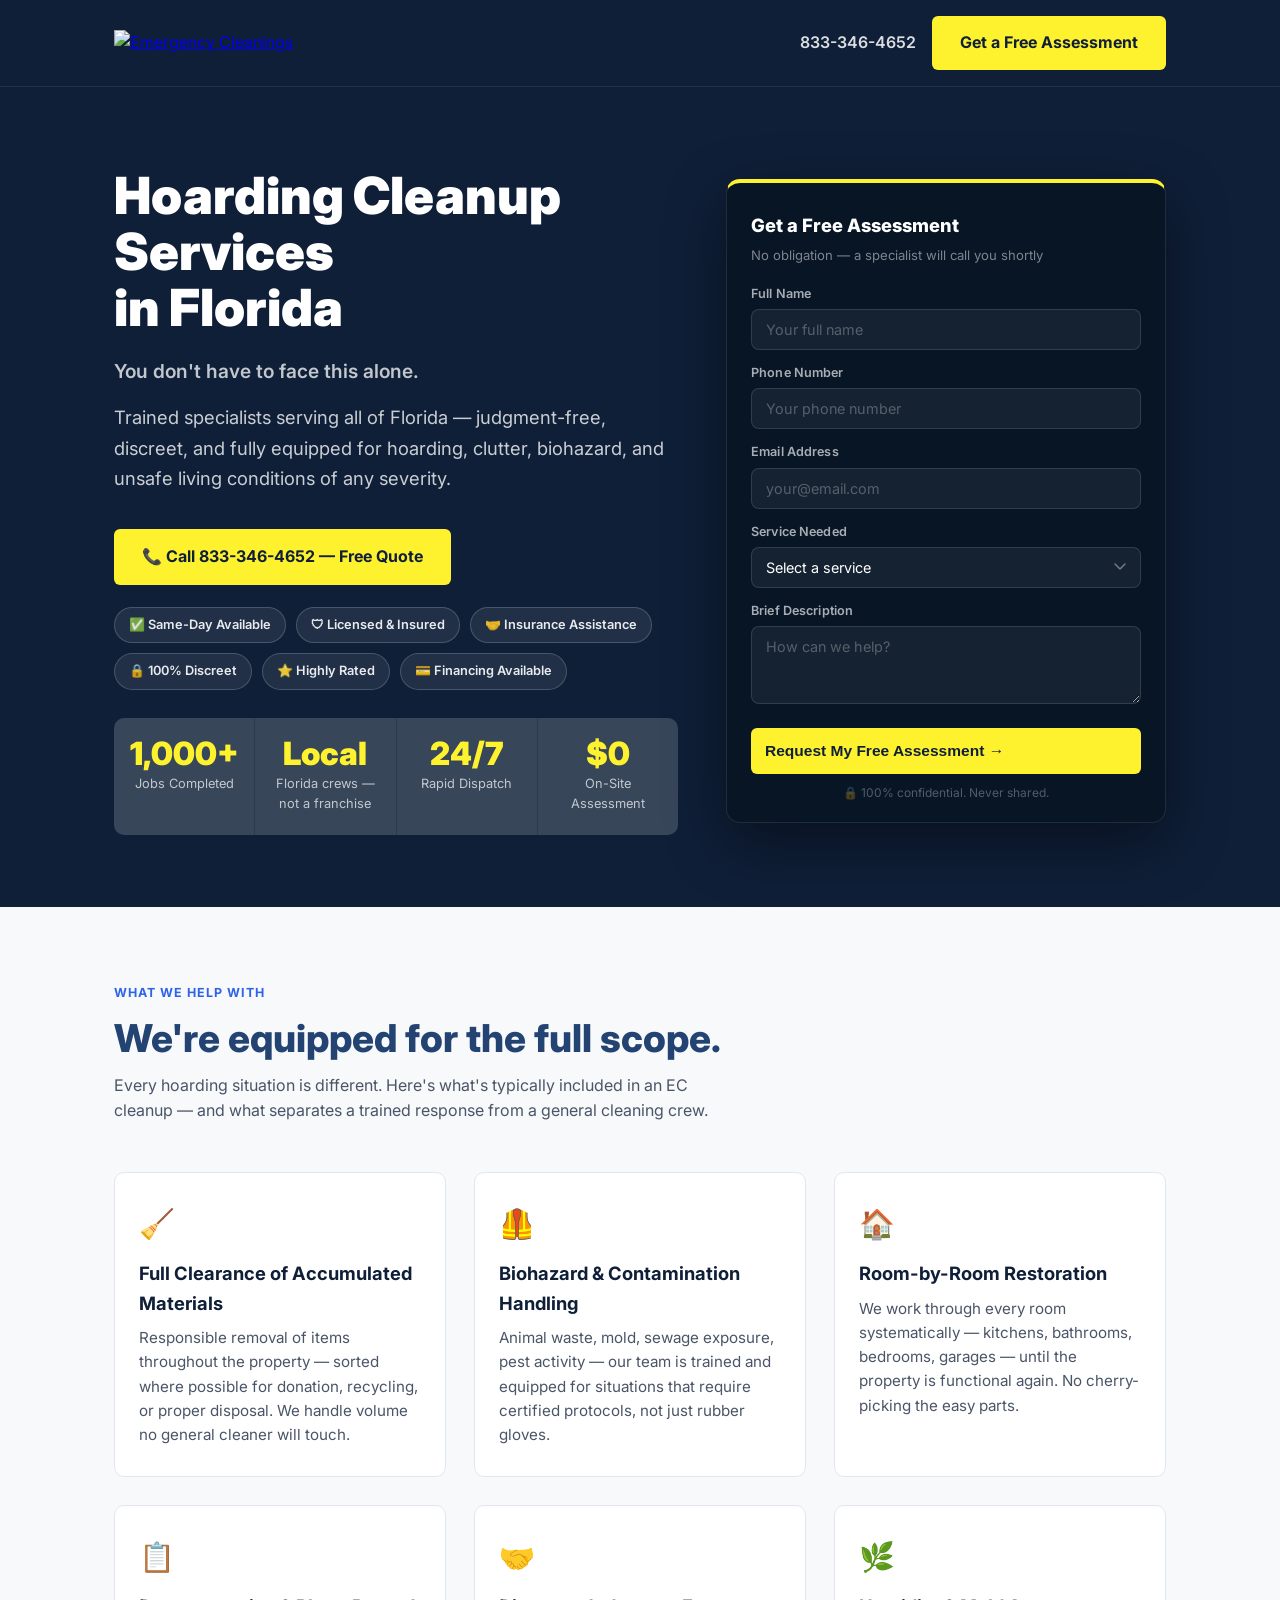
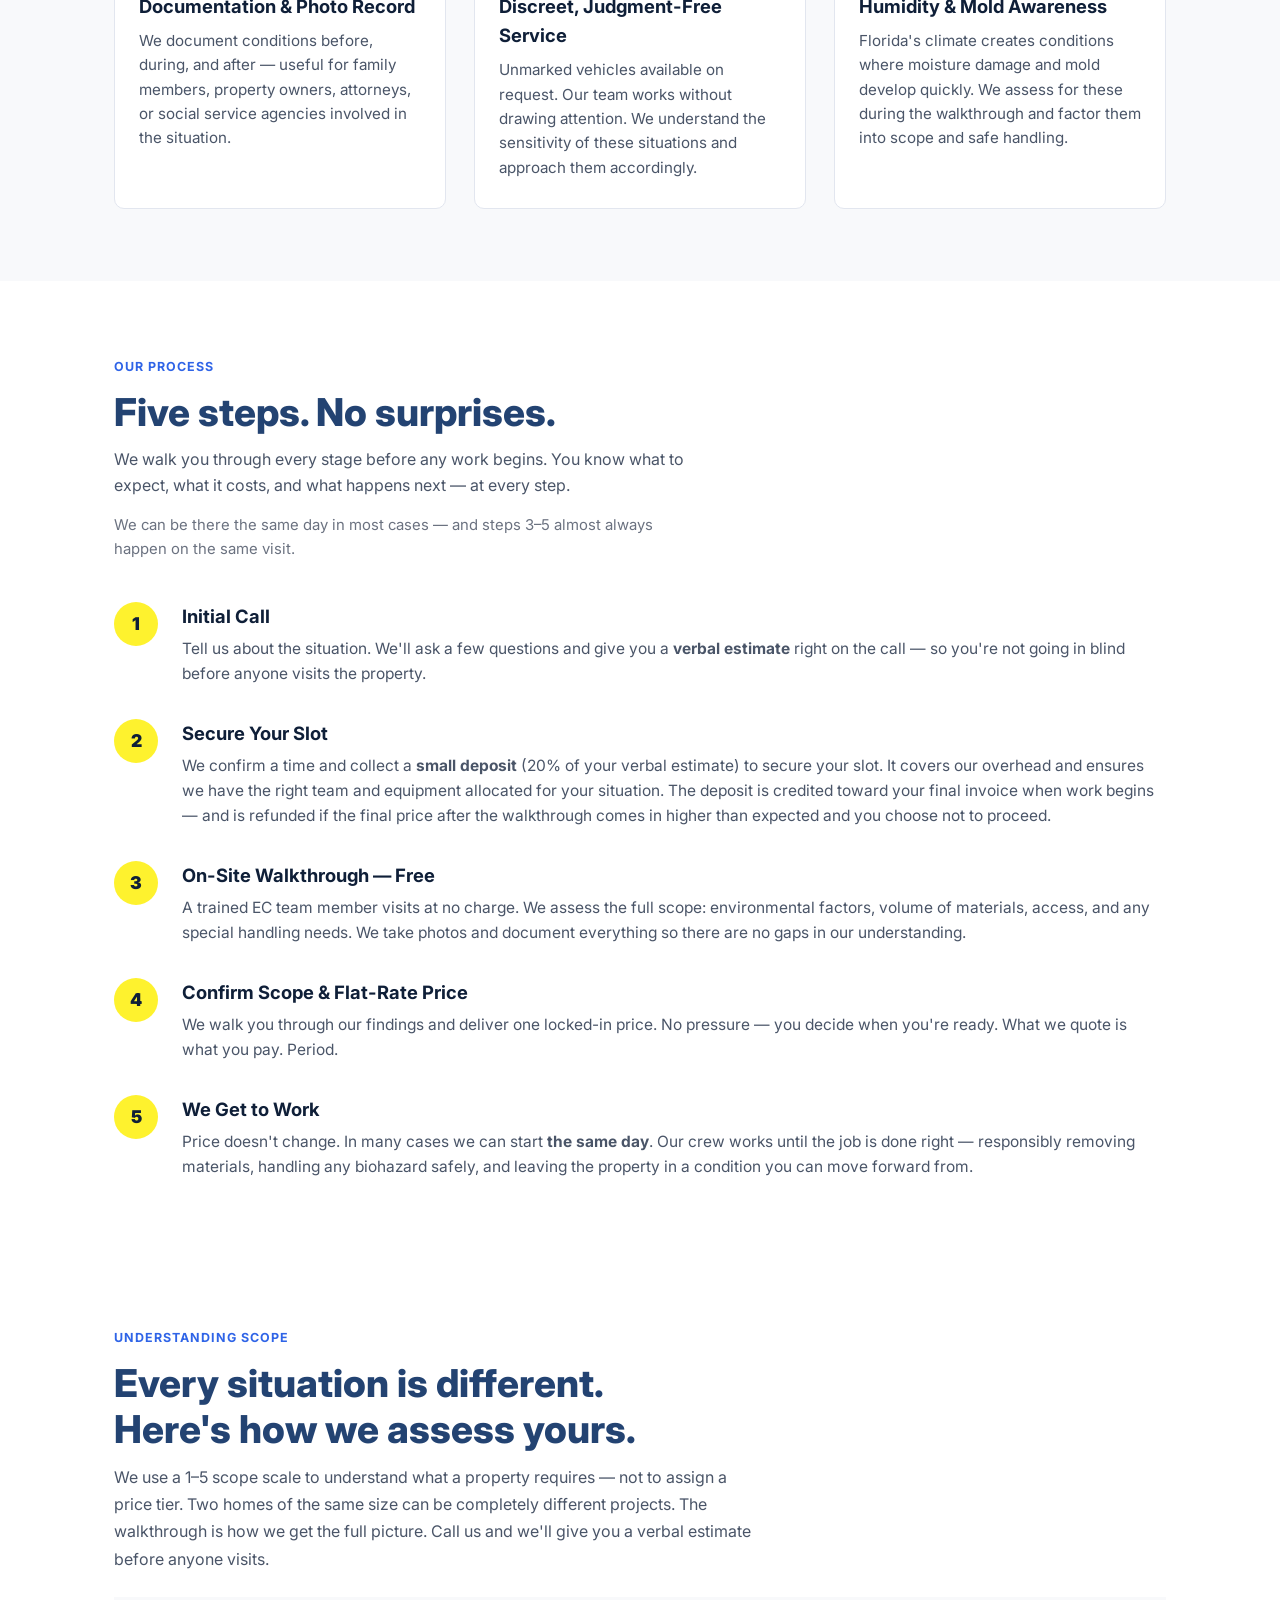
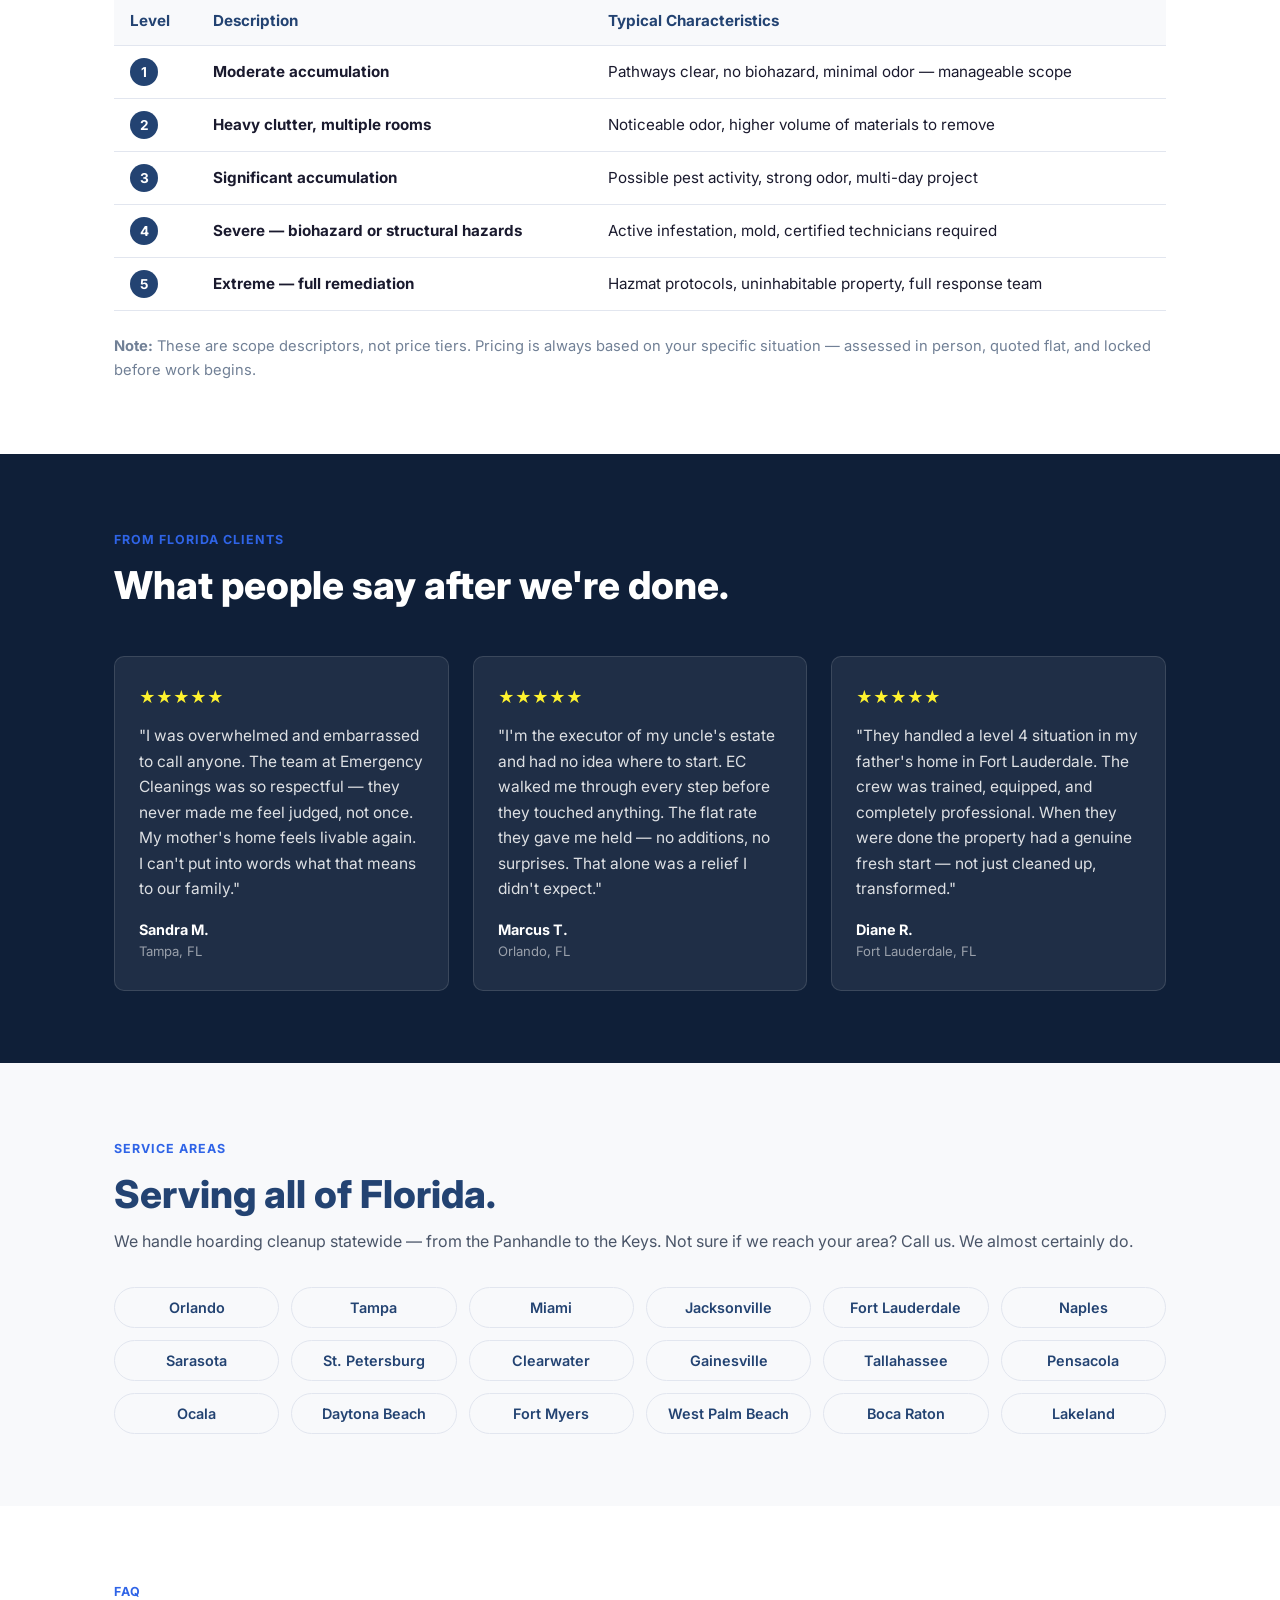
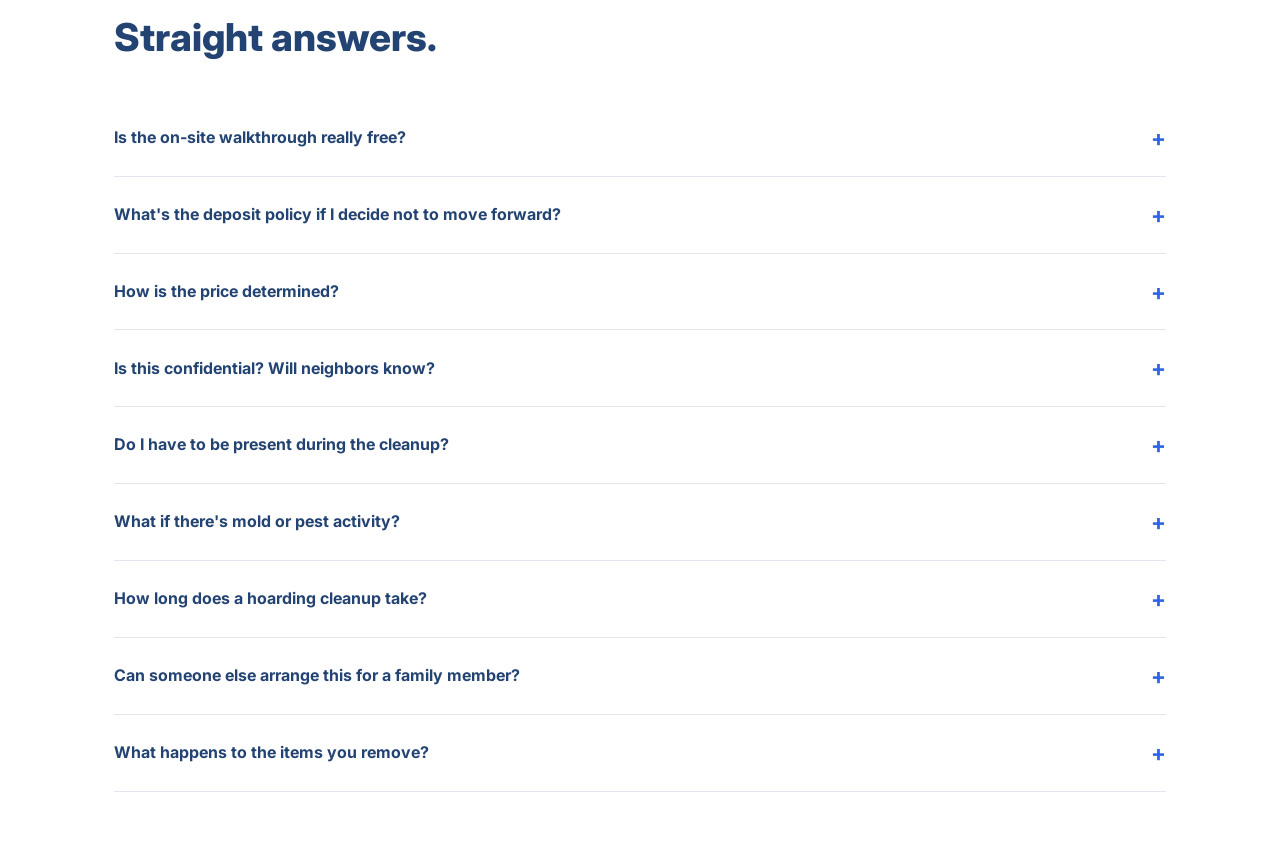
==== commit 44cfbcfc: "Stats: local FL crews; add financing badge" ====
--- a/florida-hoarding-cleanup/index.html
+++ b/florida-hoarding-cleanup/index.html
@@ -97,6 +97,7 @@
           <span class="trust-badge">🤝 Insurance Assistance</span>
           <span class="trust-badge">🔒 100% Discreet</span>
           <span class="trust-badge">⭐ Highly Rated</span>
+          <span class="trust-badge">💳 Financing Available</span>
         </div>
 
         <div class="stats-bar">
@@ -105,8 +106,8 @@
             <span class="stat__label">Jobs Completed</span>
           </div>
           <div class="stat">
-            <span class="stat__num">25+</span>
-            <span class="stat__label">States Served</span>
+            <span class="stat__num">Local</span>
+            <span class="stat__label">Florida crews — not a franchise</span>
           </div>
           <div class="stat">
             <span class="stat__num">24/7</span>
@@ -476,4 +477,4 @@
       </details>
       <details class="faq-item">
         <summary>What happens to the items you remove?</summary>
-        <p>We sort where possible — items that can be donated go to donation, recyclables are handled responsibly. What can't be reused is disposed of through proper channels. We document the process and handle everything with respect+        <p>We sort where possible — items that can be donated go to donation, recyclables are handled responsibly. What can't be reused is dispo
